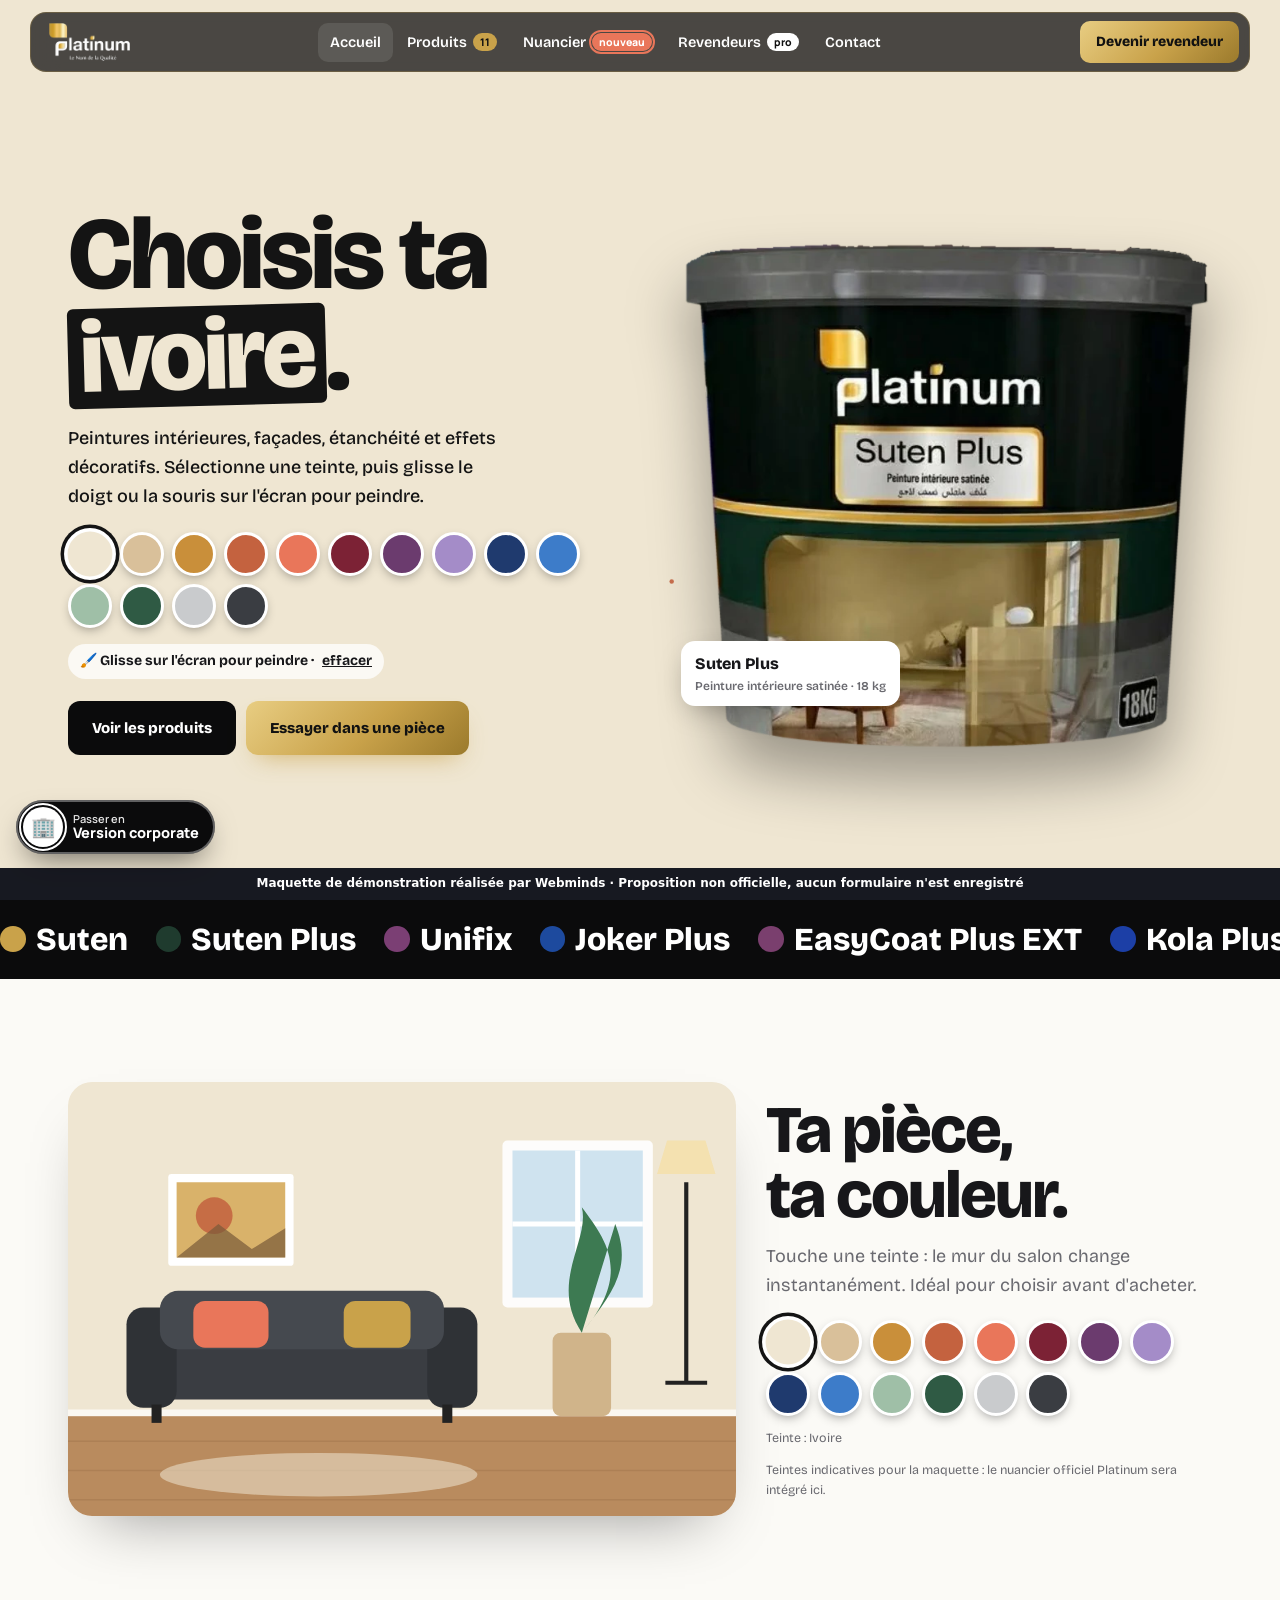
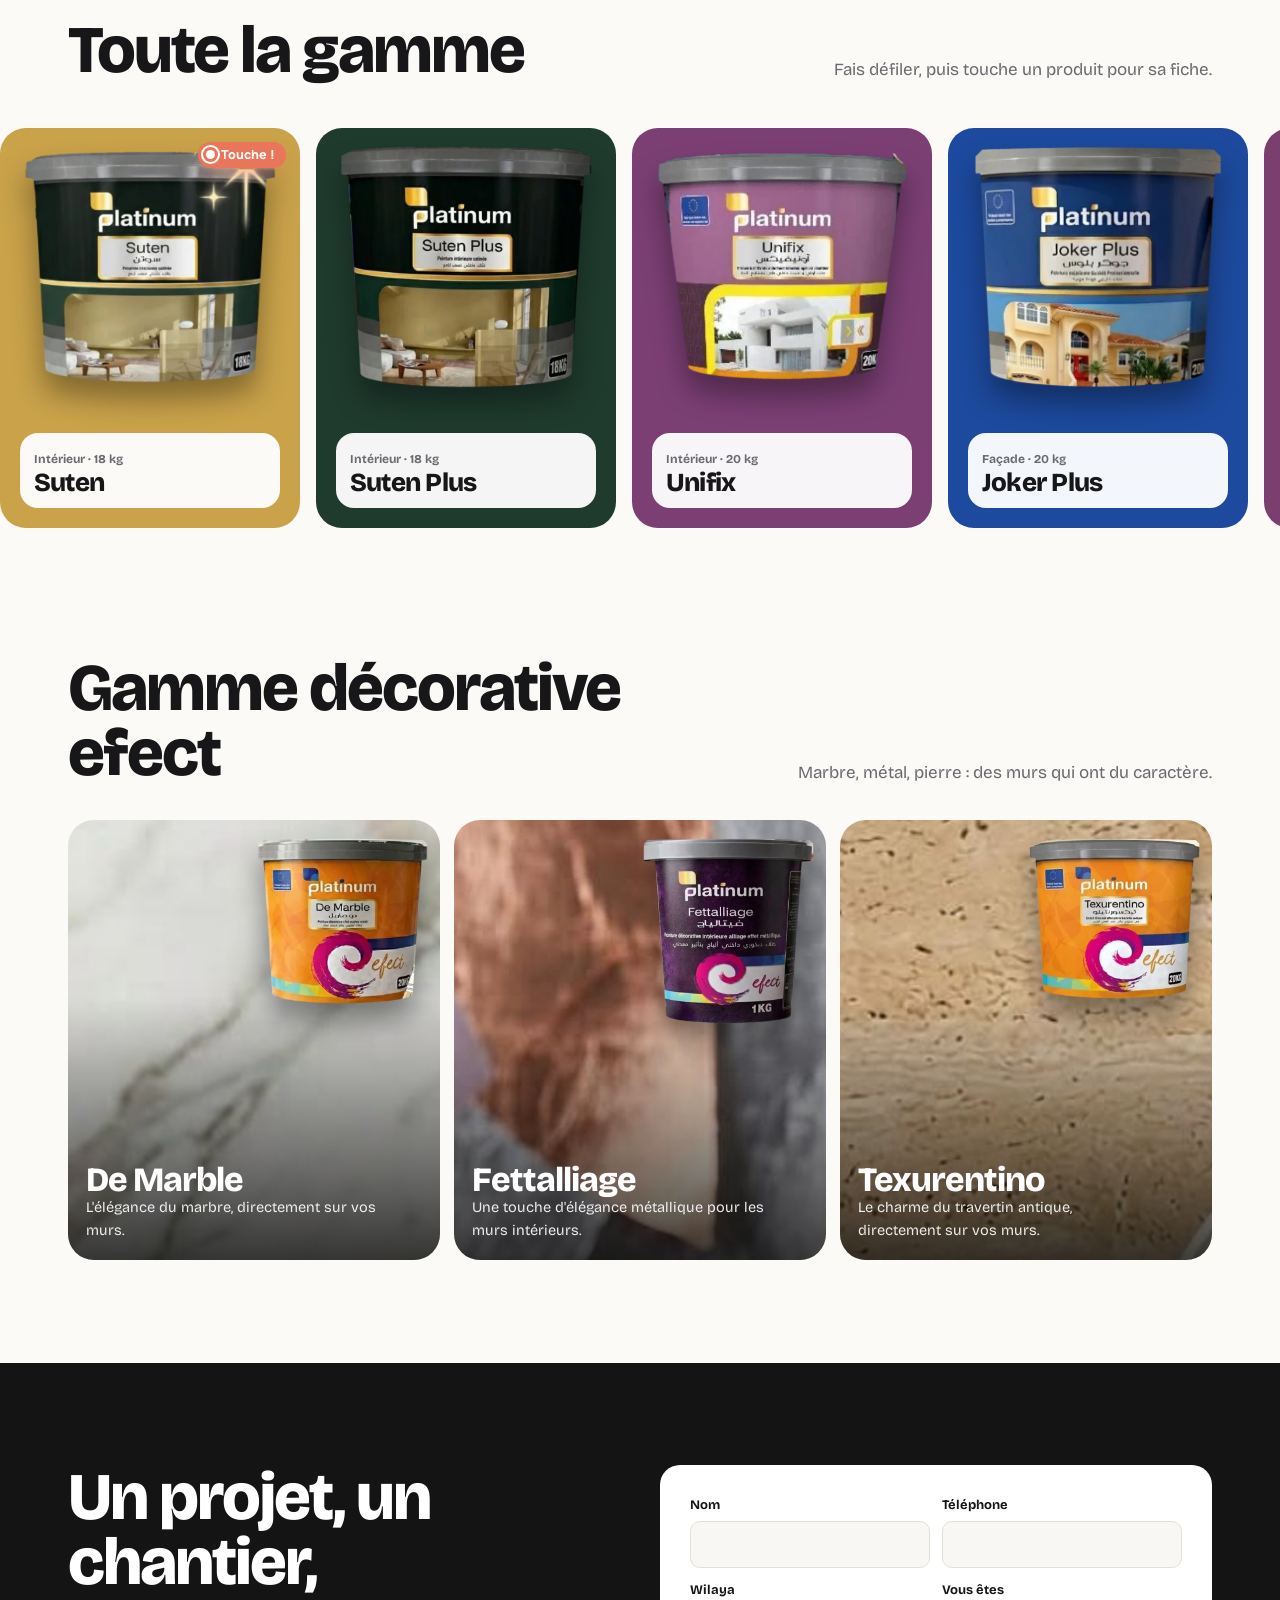
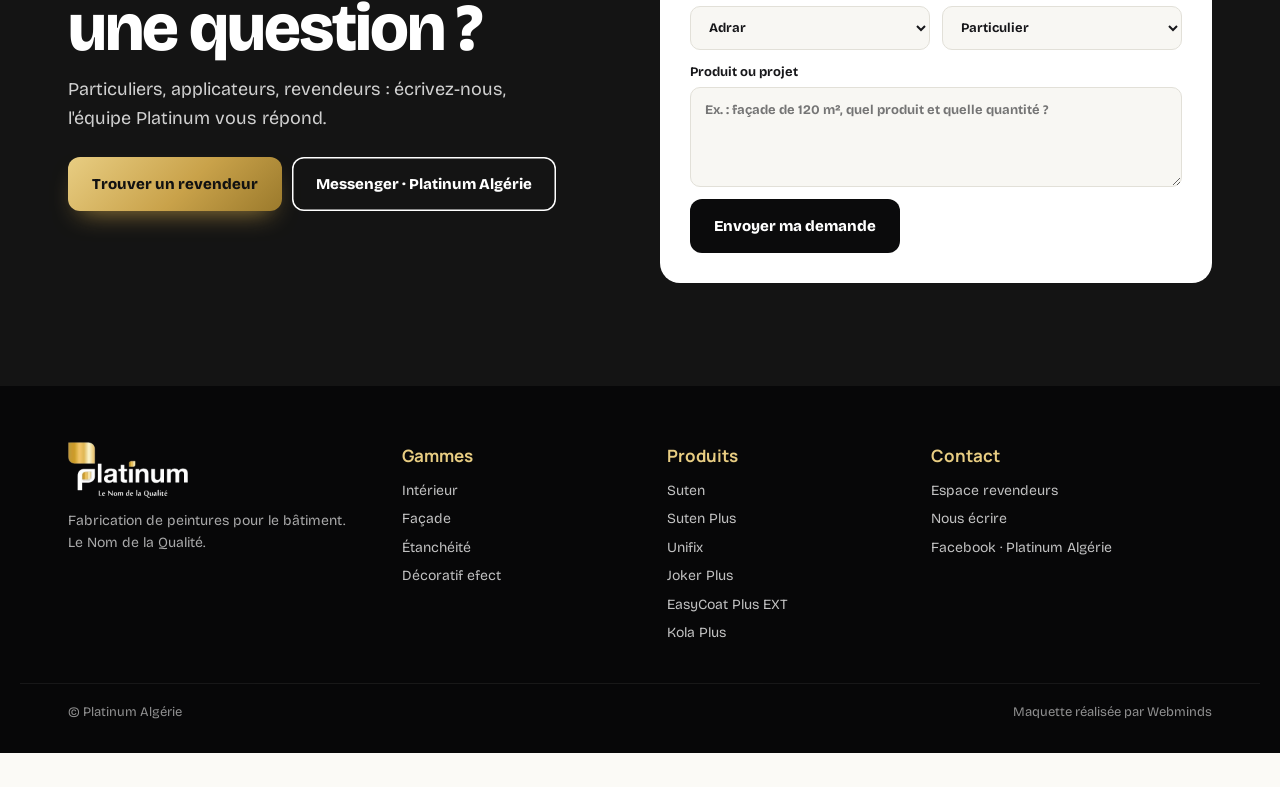
==== moderne.html @ 7c6c20e8 "Platinum : site 2 versions (corporate + moderne), produits, fiches, revendeurs" ====
<!DOCTYPE html><html lang="fr"><head>
<meta charset="utf-8"><meta name="viewport" content="width=device-width, initial-scale=1, viewport-fit=cover"><meta name="robots" content="noindex, nofollow"><meta name="theme-color" content="#0b0b0c">


<link rel="stylesheet" href="style.css"><link rel="icon" href="img/logo.png">
<title>Platinum — Choisissez votre couleur</title>
<meta name="description" content="Platinum Algérie en version moderne : peignez l'écran, visualisez une pièce dans votre couleur et découvrez la gamme.">
</head><body data-v="mod">
<div id="hdr"></div>
<main>
<section class="m-hero" id="mh"><canvas id="cv" aria-label="Zone de peinture interactive"></canvas>
 <div class="wrap in">
  <div>
   <h1>Choisis ta<br><span id="cname">couleur</span>.</h1>
   <p class="lead">Peintures intérieures, façades, étanchéité et effets décoratifs. Sélectionne une teinte, puis glisse le doigt ou la souris sur l'écran pour peindre.</p>
   <div class="pal" id="pal" role="group" aria-label="Choisir une teinte"></div>
   <span class="hint">🖌️ Glisse sur l'écran pour peindre · <a href="#" id="clr" style="text-decoration:underline">effacer</a></span>
   <div style="display:flex;gap:10px;flex-wrap:wrap;margin-top:22px"><a class="btn d" href="#gamme">Voir les produits</a><a class="btn g" href="#nuancier">Essayer dans une pièce</a></div>
  </div>
  <div class="stage"><img src="img/sutenplus.webp" alt="Platinum Suten Plus"><span class="lbl">Suten Plus<small>Peinture intérieure satinée · 18 kg</small></span></div>
 </div>
</section>
<div class="stripe" aria-hidden="true"><div id="str"></div><div id="str2"></div></div>

<section id="nuancier"><div class="wrap room">
 <svg viewBox="0 0 800 520" role="img" aria-label="Salon dont le mur prend la teinte choisie">
  <rect class="wall" id="wall" x="0" y="0" width="800" height="400" fill="#efe6d2"/>
  <rect x="0" y="392" width="800" height="10" fill="#fff" opacity=".7"/>
  <rect x="0" y="400" width="800" height="120" fill="#b98b5e"/><g stroke="#a67a50" stroke-width="2" opacity=".6"><path d="M0 430H800M0 465H800M0 500H800"/></g>
  <rect x="520" y="70" width="180" height="200" rx="6" fill="#fff" opacity=".9"/><rect x="532" y="82" width="156" height="176" fill="#cfe3ef"/><path d="M610 82V258M532 170H688" stroke="#fff" stroke-width="6"/>
  <rect x="120" y="110" width="150" height="110" rx="4" fill="#fff"/><rect x="130" y="120" width="130" height="90" fill="#d9b26a"/><circle cx="175" cy="160" r="22" fill="#c4623f" opacity=".85"/><path d="M130 210l50-40 40 30 40-25v35z" fill="#7a5a3a" opacity=".7"/>
  <rect x="90" y="300" width="380" height="80" rx="18" fill="#3a3d42"/><rect x="70" y="270" width="60" height="120" rx="20" fill="#2f3236"/><rect x="430" y="270" width="60" height="120" rx="20" fill="#2f3236"/><rect x="110" y="250" width="340" height="70" rx="22" fill="#45494f"/><rect x="150" y="262" width="90" height="56" rx="14" fill="#e9765a"/><rect x="330" y="262" width="80" height="56" rx="14" fill="#c9a24a"/>
  <rect x="100" y="386" width="12" height="22" fill="#222"/><rect x="448" y="386" width="12" height="22" fill="#222"/>
  <ellipse cx="300" cy="470" rx="190" ry="26" fill="#efe6d2" opacity=".55"/>
  <rect x="580" y="300" width="70" height="100" rx="10" fill="#d0b48a"/><path d="M615 300c-40-60 10-110 0-150c30 40 60 80 0 150zM615 300c40-50 60-80 40-130" fill="#3d7a52"/>
  <path d="M740 120v240M715 360h50" stroke="#222" stroke-width="5"/><path d="M705 110h70l-12-40h-46z" fill="#f4e1b0"/>
 </svg>
 <div>
  <h2>Ta pièce,<br>ta couleur.</h2>
  <p style="font-size:18px;color:var(--mut);margin:14px 0 20px">Touche une teinte : le mur du salon change instantanément. Idéal pour choisir avant d'acheter.</p>
  <div class="pal" id="pal2"></div>
  <p class="note" id="rn">Teinte : Ivoire</p>
  <p class="note">Teintes indicatives pour la maquette : le nuancier officiel Platinum sera intégré ici.</p>
 </div>
</div></section>

<section id="gamme" style="padding-top:0"><div class="wrap"><div class="shead"><h2>Toute la gamme</h2><p>Fais défiler, puis touche un produit pour sa fiche.</p></div></div>
 <div class="cards" id="cards"></div>
</section>

<section style="padding-top:0"><div class="wrap">
 <div class="shead"><h2>Gamme décorative<br>efect</h2><p>Marbre, métal, pierre : des murs qui ont du caractère.</p></div>
 <div class="efx" id="efx"></div>
</div></section>
<section class="contact" id="contact"><div class="wrap cg">
 <div><h2>Un projet, un chantier,<br>une question ?</h2><p style="opacity:.8;font-size:18px;margin-top:14px;max-width:440px">Particuliers, applicateurs, revendeurs : écrivez-nous, l'équipe Platinum vous répond.</p>
  <div style="display:flex;gap:10px;flex-wrap:wrap;margin-top:24px"><a class="btn g" href="revendeurs.html">Trouver un revendeur</a><a class="btn o" id="fbl" target="_blank" rel="noopener">Messenger · Platinum Algérie</a></div></div>
 <form class="f" id="cform">
  <label>Nom<input required autocomplete="name"></label><label>Téléphone<input type="tel" required autocomplete="tel"></label>
  <label>Wilaya<select id="cw"></select></label><label>Vous êtes<select><option>Particulier</option><option>Peintre / applicateur</option><option>Entreprise du bâtiment</option><option>Revendeur</option></select></label>
  <label class="full">Produit ou projet<textarea placeholder="Ex. : façade de 120 m², quel produit et quelle quantité ?"></textarea></label>
  <button class="btn d" type="submit">Envoyer ma demande</button>
 </form></div></section>
</main>
<div id="ftr"></div>
<script src="data.js"></script><script src="core.js"></script>
<script>
let col=NUANCIER[0];const mh=document.getElementById('mh');
const light=h=>{const n=parseInt(h.slice(1),16);return ((n>>16)*299+((n>>8)&255)*587+(n&255)*114)/1000>150};
const PAINT=NUANCIER.filter((n,i)=>i>1);let paintCol=PAINT[2][1];
const cv=Paint(document.getElementById('cv'),()=>paintCol);
function pick(n,demo){col=n;mh.style.setProperty('--wall',n[1]);mh.style.setProperty('--ink2',light(n[1])?'#141414':'#ffffff');document.getElementById('cname').textContent=n[0].toLowerCase();
 paintCol=NUANCIER[(NUANCIER.indexOf(n)+5)%NUANCIER.length][1];
 document.getElementById('wall').setAttribute('fill',n[1]);document.getElementById('rn').textContent='Teinte : '+n[0];
 document.querySelectorAll('.pal button').forEach(b=>b.classList.toggle('on',b.dataset.c===n[1]));if(demo)cv.demo(paintCol)}
const chips=NUANCIER.map(n=>'<button type="button" class="chip" data-c="'+n[1]+'" style="background:'+n[1]+'" aria-label="'+n[0]+'" title="'+n[0]+'"></button>').join('');
document.getElementById('pal').innerHTML=chips;document.getElementById('pal2').innerHTML=chips;
document.addEventListener('click',e=>{const b=e.target.closest('.chip');if(b)pick(NUANCIER.find(n=>n[1]===b.dataset.c),b.closest('#pal')!==null)});
document.getElementById('clr').onclick=e=>{e.preventDefault();cv.clear()};
pick(NUANCIER[0]);setTimeout(()=>cv.demo('#c4623f'),700);
const s=ORDER.map(k=>'<span><i style="background:'+P[k].c+'"></i>'+P[k].name+'</span>').join('');document.getElementById('str').innerHTML=s;document.getElementById('str2').innerHTML=s;
document.getElementById('cards').innerHTML=ORDER.map((k,i)=>{const p=P[k];return '<a class="mc" href="produit.html?p='+k+'" style="--c:'+p.c+'">'+(i===0?'<span class="tap tr"><i></i>Touche !</span>':'')+'<div class="im">'+pimg(k)+'</div><div class="lb"><small>'+CAT[p.cat][0]+' · '+p.fmt+'</small><h3>'+p.name+'</h3></div></a>'}).join('');
document.getElementById('efx').innerHTML=['demarble','fettalliage','texurentino'].map(k=>{const p=P[k];return '<a class="ef rv" href="produit.html?p='+k+'"><span class="tx" style="background-image:url('+p.tex+')"></span>'+pimg(k)+'<div><h3>'+p.name+'</h3><p>'+p.short+'</p></div></a>'}).join('');
document.getElementById('fbl').href=FB;document.getElementById('cw').innerHTML=WILAYAS.map(w=>'<option>'+w+'</option>').join('');document.getElementById('cform').onsubmit=e=>{e.preventDefault();okForm(e.target,'Demande envoyée !')};
reveal();
</script>
</body></html>
---- style.css ----
@font-face{font-family:'Cormorant Garamond';font-weight:500;font-display:swap;src:url(fonts/cormorant-garamond-latin-500-normal.woff2) format('woff2')}
@font-face{font-family:'Cormorant Garamond';font-weight:600;font-display:swap;src:url(fonts/cormorant-garamond-latin-600-normal.woff2) format('woff2')}
@font-face{font-family:'Cormorant Garamond';font-weight:700;font-display:swap;src:url(fonts/cormorant-garamond-latin-700-normal.woff2) format('woff2')}
@font-face{font-family:'Manrope';font-weight:400;font-display:swap;src:url(fonts/manrope-latin-400-normal.woff2) format('woff2')}
@font-face{font-family:'Manrope';font-weight:600;font-display:swap;src:url(fonts/manrope-latin-600-normal.woff2) format('woff2')}
@font-face{font-family:'Manrope';font-weight:700;font-display:swap;src:url(fonts/manrope-latin-700-normal.woff2) format('woff2')}
@font-face{font-family:'Manrope';font-weight:800;font-display:swap;src:url(fonts/manrope-latin-800-normal.woff2) format('woff2')}
@font-face{font-family:'Bricolage Grotesque';font-weight:200 800;font-display:swap;src:url(fonts/bricolage.woff2) format('woff2')}
:root{--gold:#c9a24a;--gold2:#e8cd82;--gold3:#9b7a2c;--blk:#0b0b0c;--char:#17171a;--paper:#f4f3ef;--ink:#17171a;--mut:#6a6a70;--line:#e2e0d8;--ease:cubic-bezier(.2,.8,.2,1)}
*{box-sizing:border-box;margin:0;padding:0}
:root{box-sizing:border-box;padding-top:env(safe-area-inset-top,0px)}
html{scroll-behavior:smooth;overflow-x:clip;scroll-padding-top:90px}
body{background:var(--paper);color:var(--ink);overflow-x:clip;-webkit-font-smoothing:antialiased;line-height:1.6;font-size:16px;padding-bottom:34px}
img{max-width:100%;display:block}a{color:inherit;text-decoration:none}button,input,select,textarea{font:inherit;color:inherit}
:focus-visible{outline:3px solid var(--gold);outline-offset:3px;border-radius:6px}
.wrap{max-width:1240px;margin:0 auto;padding-inline:clamp(18px,4vw,48px)}
section{padding-block:clamp(64px,8vw,110px);position:relative}
main{overflow-x:clip}
.v-corp{font-family:'Manrope',system-ui,sans-serif}
.v-corp h1,.v-corp h2,.v-corp h3{font-family:'Cormorant Garamond',Georgia,serif;font-weight:600;line-height:1.02;letter-spacing:-.01em}
.v-mod{font-family:'Bricolage Grotesque',system-ui,sans-serif;--paper:#fbfaf6}
.v-mod h1,.v-mod h2,.v-mod h3{font-family:'Bricolage Grotesque',sans-serif;font-weight:800;line-height:.98;letter-spacing:-.03em}
h2{font-size:clamp(36px,5.2vw,68px)}
.gold{background:linear-gradient(100deg,var(--gold3),var(--gold2) 45%,var(--gold) 70%,var(--gold3));-webkit-background-clip:text;background-clip:text;color:transparent}

/* header */
header.top{position:fixed;z-index:60;top:calc(12px + env(safe-area-inset-top,0px));left:50%;transform:translateX(-50%);width:min(1220px,calc(100% - 24px));display:flex;align-items:center;justify-content:space-between;gap:14px;padding:8px 10px 8px 18px;border-radius:16px;background:rgba(11,11,12,.72);backdrop-filter:blur(14px);-webkit-backdrop-filter:blur(14px);color:#fff;border:1px solid rgba(201,162,74,.25);transition:.3s}
header.top.solid{background:rgba(11,11,12,.94)}
header.top .logo img{height:38px;width:auto}
header.top nav{display:flex;gap:2px;font-size:14.5px;font-weight:600}
header.top nav a{display:inline-flex;align-items:center;gap:6px;padding:8px 12px;border-radius:10px;transition:.2s}
header.top nav a:hover,header.top nav a.act{background:rgba(255,255,255,.1)}
.hr{display:flex;align-items:center;gap:8px}
.cta{background:linear-gradient(135deg,var(--gold2),var(--gold) 55%,var(--gold3));color:#111;padding:10px 16px;border-radius:10px;font-weight:800;font-size:14px;white-space:nowrap}
.burger{display:none;width:44px;height:44px;border-radius:10px;border:0;background:var(--gold);color:#111;font-size:20px;cursor:pointer}
.menu{position:fixed;inset:0;z-index:80;background:var(--blk);color:#fff;display:none;flex-direction:column;justify-content:center;gap:6px;padding:0 28px}
.menu.open{display:flex}.menu a{font-size:clamp(30px,8vw,44px);font-weight:700;display:flex;align-items:center;gap:12px}
.menu .mx{position:absolute;top:20px;right:20px;width:48px;height:48px;border-radius:12px;border:0;background:#fff;color:#111;font-size:20px}
.pst{display:inline-flex;align-items:center;font:800 10.5px/1 'Manrope',sans-serif;padding:4px 7px;border-radius:999px;position:relative}
.pst.n{background:var(--gold);color:#111}.pst.g{background:#e9765a;color:#fff}.pst.b{background:#fff;color:#111}
.pst.g::after{content:"";position:absolute;inset:-3px;border-radius:999px;border:2px solid #e9765a;animation:ping 1.6s ease-out infinite}
@keyframes ping{0%{transform:scale(.9);opacity:.9}100%{transform:scale(1.35);opacity:0}}
.tap{position:absolute;z-index:5;display:inline-flex;align-items:center;gap:6px;background:#e9765a;color:#fff;font:800 12.5px/1 'Manrope',sans-serif;padding:7px 11px 7px 8px;border-radius:999px;pointer-events:none;white-space:nowrap;box-shadow:0 8px 18px -8px rgba(233,118,90,.9)}
.tap i{width:9px;height:9px;border-radius:50%;background:#fff;position:relative}.tap i::after{content:"";position:absolute;inset:-5px;border-radius:50%;border:2px solid #fff;animation:ping 1.4s ease-out infinite}
.tap.tr{top:14px;right:14px}.tap.tl{top:14px;left:14px}
.vswitch{position:fixed;z-index:90;bottom:calc(46px + env(safe-area-inset-bottom,0px));left:16px;display:flex;align-items:center;gap:10px;padding:7px 16px 7px 7px;border-radius:999px;color:#fff;font:800 14.5px/1.1 'Manrope',sans-serif;background:linear-gradient(90deg,#e9765a,#c98f3a,#3d7cc9,#6b3b6e,#2f5a44,#e9765a);background-size:300% 100%;animation:vsg 6s linear infinite,vsw 5s ease-in-out infinite;box-shadow:0 14px 30px -10px rgba(0,0,0,.55),inset 0 0 0 2px rgba(255,255,255,.35)}
.vswitch small{display:block;font-size:11px;font-weight:600;opacity:.9}
.vswitch .vs-i{width:40px;height:40px;border-radius:50%;background:#fff;display:grid;place-items:center;font-size:20px;position:relative}
.vswitch .vs-i::after{content:"";position:absolute;inset:-4px;border-radius:50%;border:2px solid #fff;animation:ping 1.6s ease-out infinite}
.v-mod .vswitch{background:var(--blk);animation:vsw 5s ease-in-out infinite}
@keyframes vsg{to{background-position:300% 0}}@keyframes vsw{0%,82%,100%{rotate:0deg}86%{rotate:-6deg}90%{rotate:5deg}94%{rotate:-3deg}}
#wm-demo{position:fixed;left:0;right:0;bottom:0;z-index:2147483000;background:rgba(10,12,22,.94);color:#fff;font:600 12px/1.3 system-ui,sans-serif;text-align:center;padding:8px 12px calc(8px + env(safe-area-inset-bottom,0px))}
.btn{display:inline-flex;align-items:center;justify-content:center;gap:10px;padding:15px 24px;border-radius:12px;font-weight:800;font-size:15px;border:0;cursor:pointer;transition:transform .3s var(--ease),box-shadow .3s;white-space:nowrap}
.btn.g{background:linear-gradient(135deg,var(--gold2),var(--gold) 55%,var(--gold3));color:#111;box-shadow:0 12px 26px -12px rgba(201,162,74,.8)}
.btn.g:hover{transform:translateY(-2px)}
.btn.o{box-shadow:inset 0 0 0 1.5px currentColor;background:transparent}.btn.o:hover{background:rgba(255,255,255,.08)}
.btn.d{background:var(--blk);color:#fff}
.btn.done{background:#1f9d55!important;color:#fff!important}
.rv{opacity:0;transform:translateY(24px);transition:opacity .7s,transform .8s var(--ease)}.rv.in{opacity:1;transform:none}
.shead{display:flex;justify-content:space-between;align-items:flex-end;gap:24px;flex-wrap:wrap;margin-bottom:34px}
.shead p{max-width:420px;color:var(--mut);font-size:17px}

/* CORPORATE */
.c-hero{background:radial-gradient(120% 90% at 75% 20%,#26231c 0%,#121213 45%,#070708 100%);color:#fff;padding:0;overflow:hidden}
.c-hero::before{content:"";position:absolute;inset:0;background:radial-gradient(1.6px 1.6px at 20% 30%,rgba(232,205,130,.8),transparent),radial-gradient(1.2px 1.2px at 70% 15%,rgba(232,205,130,.6),transparent),radial-gradient(1.4px 1.4px at 85% 60%,rgba(232,205,130,.6),transparent),radial-gradient(1px 1px at 40% 80%,rgba(232,205,130,.5),transparent),radial-gradient(1.6px 1.6px at 60% 45%,rgba(232,205,130,.5),transparent);background-size:340px 340px;opacity:.7}
.c-hero .in{position:relative;display:grid;grid-template-columns:1fr 1.05fr;gap:30px;align-items:center;min-height:min(100svh,900px);padding-block:120px 70px}
.c-hero .tag{font:600 14px 'Manrope';letter-spacing:.02em;color:var(--gold2);display:flex;align-items:center;gap:10px}
.c-hero .tag::before{content:"";width:28px;height:1px;background:var(--gold)}
.c-hero h1{font-size:clamp(46px,6.6vw,96px);margin:18px 0}
.c-hero p.lead{font-size:clamp(16px,1.4vw,19px);opacity:.8;max-width:470px;margin-bottom:28px}
.c-hero .acts{display:flex;gap:12px;flex-wrap:wrap}
.trio{position:relative;height:clamp(360px,44vw,600px)}
.trio a{position:absolute;bottom:6%;transition:transform .6s var(--ease)}
.trio img{filter:drop-shadow(0 30px 30px rgba(0,0,0,.6))}
.trio a:nth-of-type(1){left:0;width:46%;z-index:1;transform:rotate(-6deg) translateY(4%)}
.trio a:nth-of-type(2){left:27%;width:52%;z-index:3}
.trio a:nth-of-type(3){right:0;width:46%;z-index:2;transform:rotate(6deg) translateY(4%)}
.trio:hover a:nth-of-type(1){transform:rotate(-9deg) translate(-10px,4%)}.trio:hover a:nth-of-type(3){transform:rotate(9deg) translate(10px,4%)}
.trio .glow{position:absolute;left:10%;right:10%;bottom:0;height:30%;background:radial-gradient(closest-side,rgba(201,162,74,.45),transparent);filter:blur(10px)}
.unis{display:grid;grid-template-columns:repeat(4,1fr);gap:14px}
.uni{position:relative;border-radius:20px;overflow:hidden;min-height:330px;padding:22px;display:flex;flex-direction:column;justify-content:flex-end;color:#fff;background:#111;transition:transform .45s var(--ease)}
.uni:hover{transform:translateY(-6px)}
.uni .bgi{position:absolute;inset:0;background-size:cover;background-position:center;opacity:.55;transition:opacity .4s,transform .8s var(--ease)}
.uni:hover .bgi{opacity:.75;transform:scale(1.05)}
.uni::after{content:"";position:absolute;inset:0;background:linear-gradient(180deg,transparent 30%,rgba(0,0,0,.85))}
.uni>*:not(.bgi){position:relative;z-index:2}
.uni b{font:800 13px 'Manrope';color:var(--gold2)}.uni h3{font-size:34px;margin:4px 0}.uni p{font-size:14px;opacity:.85}
.filters{display:flex;gap:6px;flex-wrap:wrap;margin-bottom:24px}
.filters button{border:1.5px solid var(--line);background:#fff;border-radius:999px;padding:10px 16px;font-weight:700;cursor:pointer;font-size:14px}
.filters button.on{background:var(--blk);border-color:var(--blk);color:#fff}
.grid{display:grid;grid-template-columns:repeat(4,1fr);gap:14px}
.pc{position:relative;background:#fff;border:1px solid var(--line);border-radius:18px;overflow:hidden;display:flex;flex-direction:column;transition:transform .4s var(--ease),box-shadow .4s}
.pc:hover{transform:translateY(-5px);box-shadow:0 30px 50px -30px rgba(0,0,0,.45)}
.pc .vis{height:250px;display:flex;align-items:center;justify-content:center;padding:22px;background:radial-gradient(80% 70% at 50% 60%,color-mix(in srgb,var(--c) 22%,#fff),#f7f6f2)}
.pc .vis img{max-height:100%;max-width:88%;width:auto;filter:drop-shadow(0 16px 14px rgba(0,0,0,.25));transition:transform .5s var(--ease)}
.pc:hover .vis img{transform:scale(1.05)}
.pc .tx{padding:16px 18px 18px;display:flex;flex-direction:column;gap:4px;flex:1}
.pc small{font-weight:700;color:var(--gold3);font-size:12.5px}.pc h3{font-size:26px}.pc p{font-size:14px;color:var(--mut)}
.pc .go{margin-top:auto;padding-top:10px;font-weight:800;font-size:14px}
.pc.hide{display:none}
.fx{background:var(--blk);color:#fff}
.fxg{display:grid;grid-template-columns:.9fr 1.1fr;gap:40px;align-items:center}
.fx .vis{position:relative;display:flex;justify-content:center}
.fx .vis img{max-height:520px;width:auto;filter:drop-shadow(0 30px 30px rgba(0,0,0,.6))}
.techt{width:100%;border-collapse:collapse;margin:22px 0}
.techt td{padding:14px 0;border-bottom:1px solid rgba(255,255,255,.14);vertical-align:top}
.techt td:first-child{color:var(--gold2);font-weight:700;width:36%}
.chips{display:flex;flex-wrap:wrap;gap:8px}
.chips span{border:1px solid rgba(201,162,74,.5);border-radius:999px;padding:6px 12px;font-size:13.5px;font-weight:600}
.nuan{display:grid;grid-template-columns:repeat(7,1fr);gap:10px}
.sw{border-radius:14px;overflow:hidden;background:#fff;border:1px solid var(--line);cursor:pointer;text-align:left;padding:0;transition:transform .3s var(--ease)}
.sw:hover{transform:translateY(-4px)}.sw i{display:block;height:90px}.sw span{display:block;padding:8px 10px;font-size:13px;font-weight:700}
.note{font-size:12.5px;color:var(--mut);margin-top:12px}
.gal{display:grid;grid-template-columns:repeat(6,1fr);gap:10px}
.gal a{border-radius:14px;overflow:hidden;aspect-ratio:4/5}.gal img{width:100%;height:100%;object-fit:cover;transition:transform .6s var(--ease)}.gal a:hover img{transform:scale(1.05)}
.duo{display:grid;grid-template-columns:1fr 1fr;gap:14px}
.blk{position:relative;border-radius:22px;padding:clamp(26px,4vw,44px);min-height:300px;overflow:hidden;color:#fff;background:var(--char);display:flex;flex-direction:column;justify-content:flex-end}
.blk h3{font-size:clamp(30px,3.4vw,44px)}.blk p{opacity:.85;max-width:420px;margin-top:8px}.blk .go{margin-top:18px;font-weight:800;border-bottom:2px solid var(--gold);align-self:flex-start}
.blk img.pk{position:absolute;right:20px;top:20px;height:62%;width:auto;filter:drop-shadow(0 20px 20px rgba(0,0,0,.5))}
.contact{background:var(--blk);color:#fff}
.cg{display:grid;grid-template-columns:1fr 1fr;gap:40px}
.f{display:grid;grid-template-columns:1fr 1fr;gap:12px;background:#fff;color:var(--ink);border-radius:20px;padding:clamp(18px,3vw,30px)}
.f .full{grid-column:1/-1}.f label{display:grid;gap:5px;font-size:13px;font-weight:700}
.f input,.f select,.f textarea{border:1.5px solid var(--line);background:#f8f7f3;border-radius:10px;padding:12px 14px;width:100%}
.f textarea{min-height:100px}.f .btn{grid-column:1/-1;justify-self:start}
.ft{background:#070708;color:#fff;padding:56px 0 30px}
.fg{display:grid;grid-template-columns:1.3fr 1fr 1fr 1.2fr;gap:30px}
.flogo{height:56px;width:auto;margin-bottom:12px}.ft p{opacity:.65;font-size:14px;max-width:280px}
.ft h4{color:var(--gold2);font-size:17px;margin-bottom:8px;font-family:'Manrope'}.ft a{display:block;opacity:.75;font-size:14px;padding:3px 0}.ft a:hover{opacity:1;color:var(--gold2)}
.fb{display:flex;justify-content:space-between;gap:10px;flex-wrap:wrap;border-top:1px solid rgba(255,255,255,.12);margin-top:36px;padding-top:18px;font-size:13px;opacity:.55}

/* MODERNE */
.m-hero{--wall:#efe6d2;padding:0;min-height:100svh;background:var(--wall);transition:background-color .6s;overflow:hidden;display:flex;align-items:center}
.m-hero canvas{position:absolute;inset:0;width:100%;height:100%;z-index:1;touch-action:none;cursor:crosshair}
.m-hero .in{position:relative;z-index:2;display:grid;grid-template-columns:1fr .9fr;gap:24px;align-items:center;width:100%;padding-block:120px 60px;pointer-events:none}
.m-hero .in a,.m-hero .in button{pointer-events:auto}
.m-hero h1{font-size:clamp(52px,8vw,124px);color:var(--ink2,#141414);mix-blend-mode:normal}
.m-hero h1 span{display:inline-block;background:var(--ink2,#141414);color:var(--wall);padding:0 .12em;transform:rotate(-1.5deg);border-radius:6px}
.m-hero p.lead{font-size:18px;max-width:440px;margin:18px 0 22px;font-weight:500;color:var(--ink2,#141414)}
.pal{display:flex;flex-wrap:wrap;gap:8px;max-width:520px}
.pal button{width:44px;height:44px;border-radius:50%;border:3px solid #fff;box-shadow:0 4px 12px -4px rgba(0,0,0,.45);cursor:pointer;transition:transform .25s var(--ease)}
.pal button:hover{transform:scale(1.12)}.pal button.on{transform:scale(1.18);box-shadow:0 0 0 3px var(--ink2,#141414)}
.m-hero .hint{display:inline-flex;gap:8px;align-items:center;margin-top:16px;font-weight:700;font-size:14px;background:rgba(255,255,255,.75);padding:6px 12px;border-radius:999px}
.m-hero .stage{position:relative;height:clamp(340px,42vw,560px);display:flex;align-items:flex-end;justify-content:center}
.m-hero .stage img{max-height:94%;width:auto;filter:drop-shadow(0 34px 30px rgba(0,0,0,.35));animation:flo 6s ease-in-out infinite}
@keyframes flo{50%{translate:0 -14px}}
.m-hero .stage .lbl{position:absolute;left:0;bottom:8%;background:#fff;border-radius:14px;padding:10px 14px;font-weight:800;box-shadow:0 10px 30px -10px rgba(0,0,0,.4)}
.m-hero .stage .lbl small{display:block;font-weight:600;color:var(--mut);font-size:12px}
.stripe{display:flex;overflow:hidden;white-space:nowrap;background:var(--blk);color:#fff;padding:14px 0;font-weight:800;font-size:clamp(20px,2.6vw,32px)}
.stripe div{display:flex;gap:28px;animation:mq 34s linear infinite;padding-right:28px}
.stripe span i{display:inline-block;width:.8em;height:.8em;border-radius:50%;margin-right:10px;vertical-align:-.05em}
@keyframes mq{to{transform:translateX(-100%)}}
.room{display:grid;grid-template-columns:1.2fr .8fr;gap:30px;align-items:center}
.room svg{width:100%;height:auto;border-radius:24px;box-shadow:0 30px 60px -30px rgba(0,0,0,.4)}
.room .wall{transition:fill .6s}
.cards{display:flex;gap:16px;overflow-x:auto;scroll-snap-type:x mandatory;padding:10px clamp(18px,4vw,48px) 26px;scrollbar-width:thin}
.mc{flex:0 0 clamp(250px,24vw,300px);scroll-snap-align:start;border-radius:26px;background:var(--c);color:#fff;padding:20px;min-height:400px;display:flex;flex-direction:column;justify-content:flex-end;position:relative;overflow:hidden;transition:transform .4s var(--ease)}
.mc:hover{transform:translateY(-6px) rotate(-1deg)}
.mc .im{position:absolute;inset:18px 10px 140px;display:flex;align-items:center;justify-content:center}
.mc .im img{max-height:100%;max-width:90%;width:auto;filter:drop-shadow(0 18px 14px rgba(0,0,0,.35));transition:transform .5s var(--ease)}
.mc:hover .im img{transform:scale(1.06) rotate(-3deg)}
.mc .lb{position:relative;background:rgba(255,255,255,.95);color:var(--ink);border-radius:18px;padding:12px 14px}
.mc .lb small{font-weight:700;color:var(--mut);font-size:12px}.mc .lb h3{font-size:26px}
.efx{display:grid;grid-template-columns:repeat(3,1fr);gap:14px}
.ef{position:relative;border-radius:26px;overflow:hidden;min-height:440px;display:flex;align-items:flex-end;padding:18px;color:#fff}
.ef .tx{position:absolute;inset:0;background-size:cover;background-position:center;transition:transform 1s var(--ease)}
.ef:hover .tx{transform:scale(1.08)}
.ef::after{content:"";position:absolute;inset:0;background:linear-gradient(180deg,transparent 40%,rgba(0,0,0,.75))}
.ef img{position:absolute;right:12px;top:18px;width:46%;z-index:2;filter:drop-shadow(0 18px 14px rgba(0,0,0,.4));transition:transform .6s var(--ease)}
.ef:hover img{transform:translateY(-8px) rotate(4deg)}
.ef div{position:relative;z-index:3}.ef h3{font-size:34px}.ef p{font-size:14.5px;opacity:.9;max-width:300px}
.v-mod .contact{background:#141414}

/* produit */
.p-hero{background:radial-gradient(90% 90% at 70% 40%,color-mix(in srgb,var(--c) 45%,#000) 0%,#0b0b0c 70%);color:#fff;padding:0;overflow:hidden}
.v-mod .p-hero{background:var(--c);color:#fff}
.p-hero .in{display:grid;grid-template-columns:1fr 1fr;gap:30px;align-items:center;padding-block:130px 70px}
.crumb{font-size:14px;opacity:.8;display:flex;gap:8px;flex-wrap:wrap}.crumb a{text-decoration:underline}
.p-hero h1{font-size:clamp(48px,6.5vw,92px);margin:12px 0 4px}
.p-hero .ar{font-size:26px;color:var(--gold2);direction:rtl;text-align:left}
.v-mod .p-hero .ar{color:#fff;opacity:.8}
.p-hero .lead{font-size:18px;opacity:.88;max-width:500px;margin:14px 0 20px}
.p-hero .stage{display:flex;justify-content:center;align-items:flex-end;height:clamp(340px,40vw,540px)}
.p-hero .stage img{max-height:96%;width:auto;filter:drop-shadow(0 34px 30px rgba(0,0,0,.55))}
.pgrid{display:grid;grid-template-columns:1.1fr .9fr;gap:18px;align-items:start}
.panel{background:#fff;border:1px solid var(--line);border-radius:20px;padding:clamp(22px,3vw,32px)}
.panel+.panel{margin-top:16px}.panel h2{font-size:clamp(28px,3vw,38px);margin-bottom:12px}
.panel ul{list-style:none;display:grid;gap:10px}
.panel li{display:flex;gap:10px;align-items:flex-start}.panel li::before{content:"";flex:none;width:10px;height:10px;border-radius:50%;background:var(--gold);margin-top:8px}
.panel .techt td{border-color:var(--line)}.panel .techt td:first-child{color:var(--gold3)}
.rel{display:grid;grid-template-columns:repeat(4,1fr);gap:14px}
.perks{display:grid;grid-template-columns:repeat(4,1fr);gap:14px}
.perk{background:#fff;border:1px solid var(--line);border-radius:18px;padding:22px}.perk .e{font-size:30px}.perk h3{font-size:24px;margin:8px 0 4px}.perk p{font-size:14.5px;color:var(--mut)}
.wil{display:flex;gap:10px;flex-wrap:wrap;align-items:center}.wil select{border:1.5px solid var(--line);border-radius:10px;padding:12px 14px;min-width:240px;background:#fff;font-weight:600}

@media (max-width:1050px){
 header.top nav,.hr .cta{display:none}.burger{display:grid;place-items:center}
 .c-hero .in,.m-hero .in,.p-hero .in,.fxg,.room,.cg,.pgrid{grid-template-columns:1fr}
 .trio,.m-hero .stage,.p-hero .stage{order:-1}
 .unis,.grid,.rel,.perks{grid-template-columns:1fr 1fr}.efx{grid-template-columns:1fr}
 .nuan{grid-template-columns:repeat(4,1fr)}.gal{grid-template-columns:repeat(3,1fr)}.fg{grid-template-columns:1fr 1fr}
}
@media (max-width:620px){.grid,.rel{grid-template-columns:1fr 1fr}.pc .vis{height:180px}.pc h3{font-size:21px}.unis,.duo,.perks{grid-template-columns:1fr}.f{grid-template-columns:1fr}.fg{grid-template-columns:1fr}.vswitch{font-size:13px}.vswitch .vs-i{width:34px;height:34px;font-size:17px}}
@media (prefers-reduced-motion:reduce){*,*::before,*::after{animation:none!important;transition:none!important}.rv{opacity:1;transform:none}}
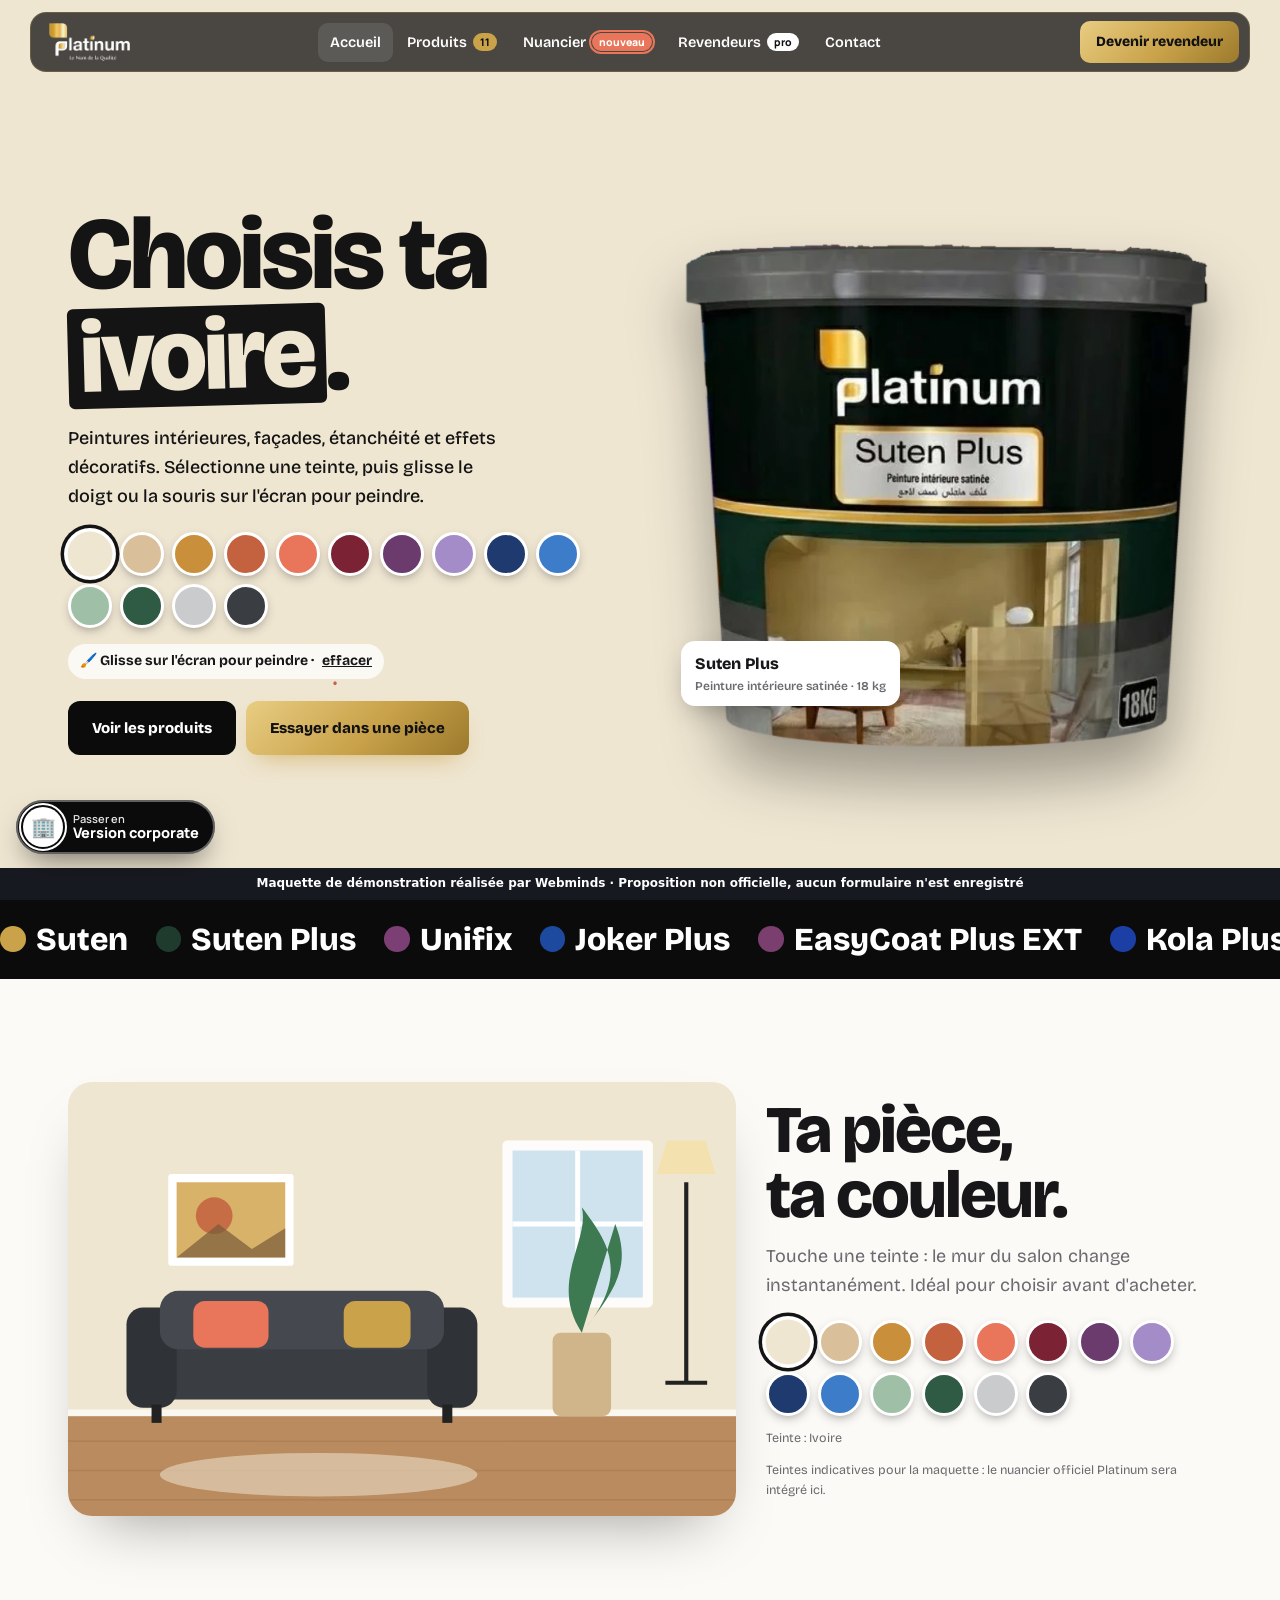
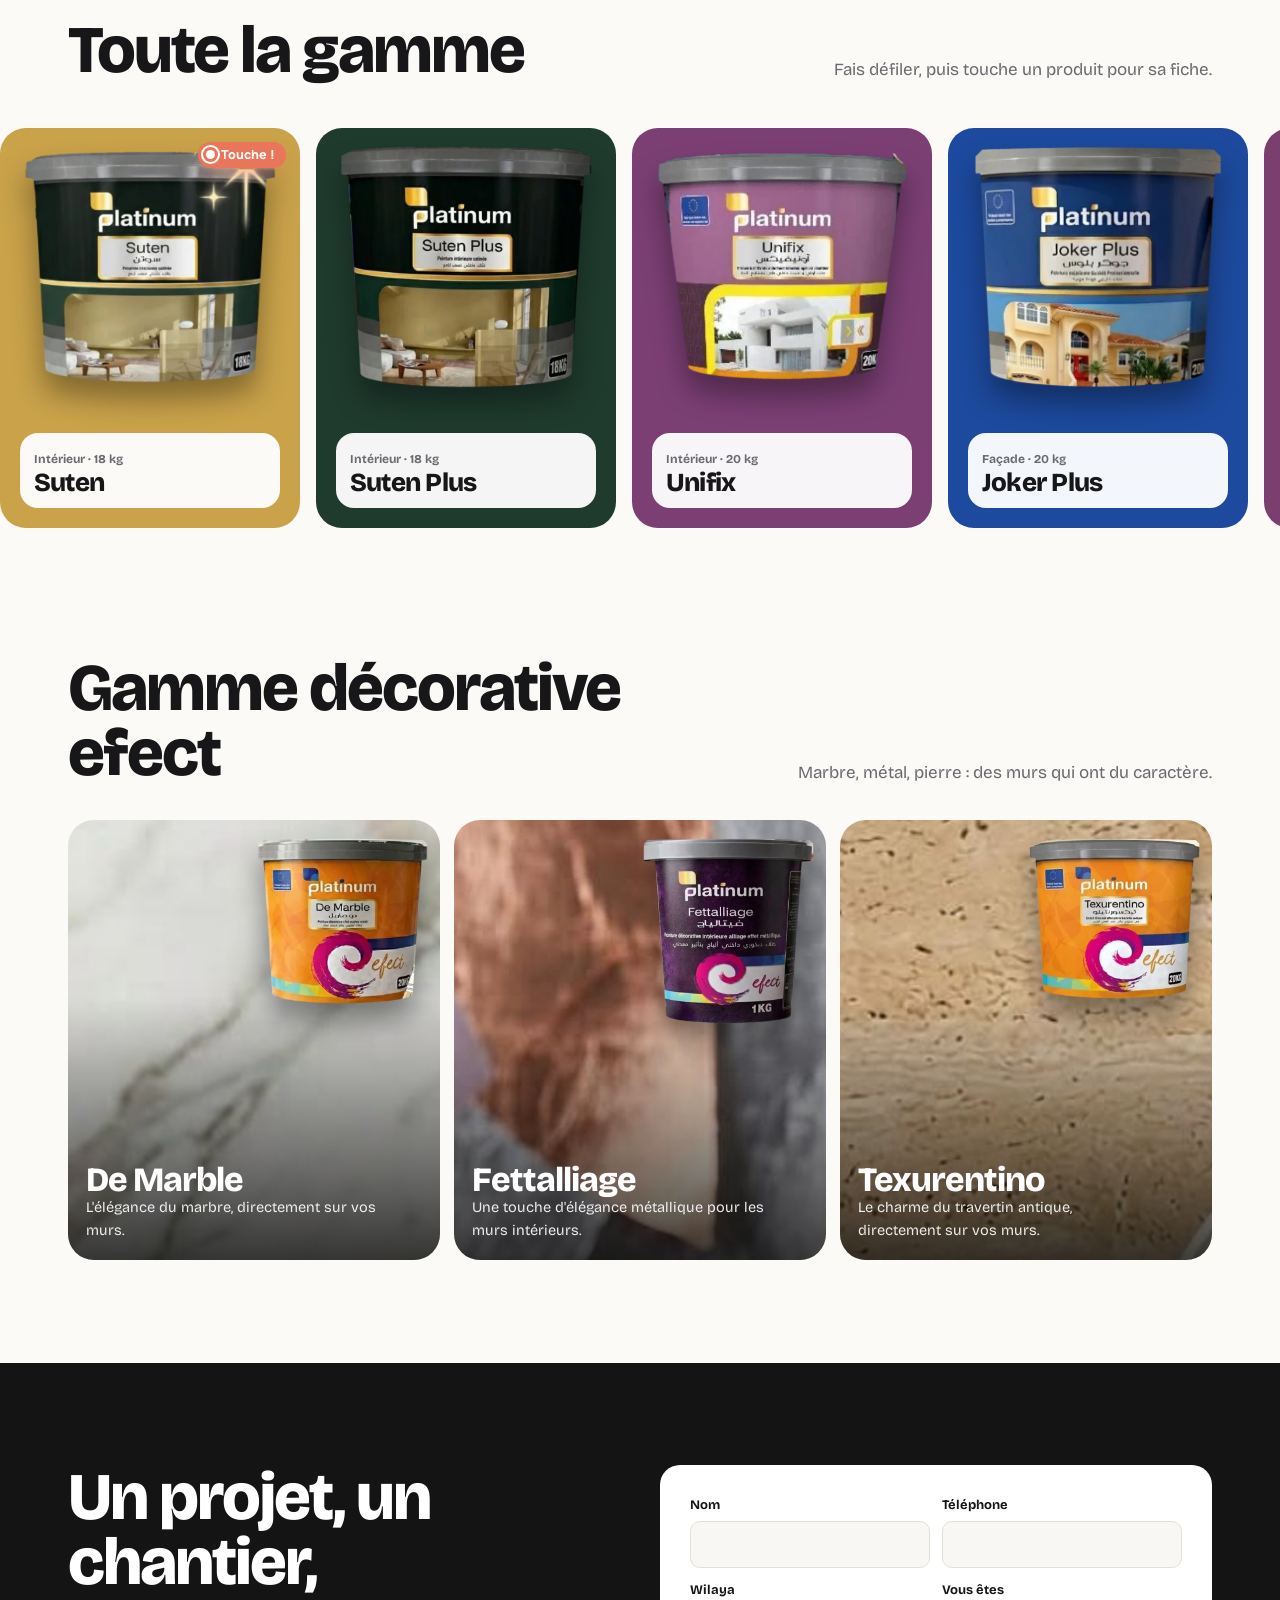
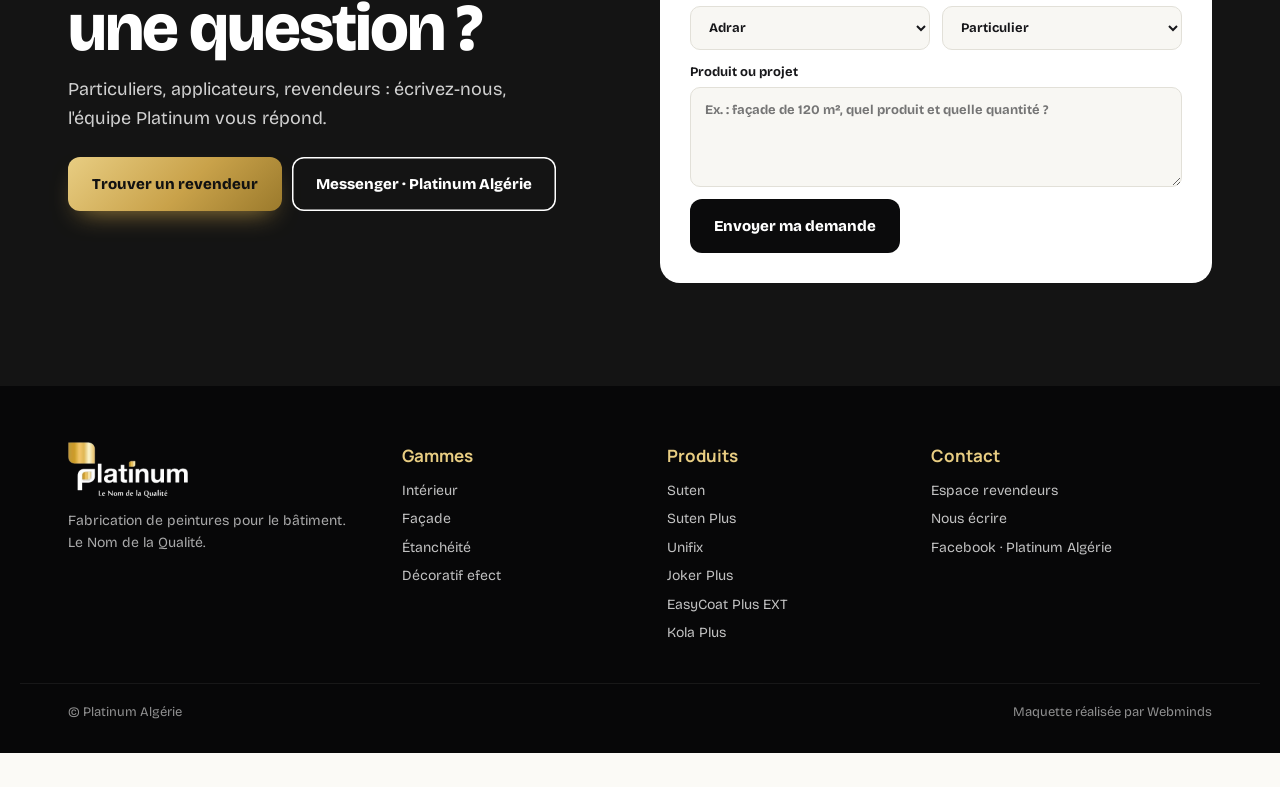
==== commit fd36b993: "Univers plus lumineux, 1 produit par ligne sur mobile, pinceau activable sur mobile (scroll OK)" ====
--- a/moderne.html
+++ b/moderne.html
@@ -14,7 +14,7 @@
    <h1>Choisis ta<br><span id="cname">couleur</span>.</h1>
    <p class="lead">Peintures intérieures, façades, étanchéité et effets décoratifs. Sélectionne une teinte, puis glisse le doigt ou la souris sur l'écran pour peindre.</p>
    <div class="pal" id="pal" role="group" aria-label="Choisir une teinte"></div>
-   <span class="hint">🖌️ Glisse sur l'écran pour peindre · <a href="#" id="clr" style="text-decoration:underline">effacer</a></span>
+   <span class="hint">🖌️ Glisse sur l'écran pour peindre · <a href="#" id="clr" style="text-decoration:underline">effacer</a></span><br><button type="button" class="pmode" id="pmode" aria-pressed="false">🖌️ Activer le pinceau</button>
    <div style="display:flex;gap:10px;flex-wrap:wrap;margin-top:22px"><a class="btn d" href="#gamme">Voir les produits</a><a class="btn g" href="#nuancier">Essayer dans une pièce</a></div>
   </div>
   <div class="stage"><img src="img/sutenplus.webp" alt="Platinum Suten Plus"><span class="lbl">Suten Plus<small>Peinture intérieure satinée · 18 kg</small></span></div>
@@ -76,6 +76,7 @@
 const chips=NUANCIER.map(n=>'<button type="button" class="chip" data-c="'+n[1]+'" style="background:'+n[1]+'" aria-label="'+n[0]+'" title="'+n[0]+'"></button>').join('');
 document.getElementById('pal').innerHTML=chips;document.getElementById('pal2').innerHTML=chips;
 document.addEventListener('click',e=>{const b=e.target.closest('.chip');if(b)pick(NUANCIER.find(n=>n[1]===b.dataset.c),b.closest('#pal')!==null)});
+const pm=document.getElementById('pmode');pm.onclick=()=>{const on=mh.classList.toggle('painting');pm.setAttribute('aria-pressed',on);pm.textContent=on?'✋ Terminer et faire défiler':'🖌️ Activer le pinceau'};
 document.getElementById('clr').onclick=e=>{e.preventDefault();cv.clear()};
 pick(NUANCIER[0]);setTimeout(()=>cv.demo('#c4623f'),700);
 const s=ORDER.map(k=>'<span><i style="background:'+P[k].c+'"></i>'+P[k].name+'</span>').join('');document.getElementById('str').innerHTML=s;document.getElementById('str2').innerHTML=s;
--- a/style.css
+++ b/style.css
@@ -78,11 +78,11 @@
 .trio:hover a:nth-of-type(1){transform:rotate(-9deg) translate(-10px,4%)}.trio:hover a:nth-of-type(3){transform:rotate(9deg) translate(10px,4%)}
 .trio .glow{position:absolute;left:10%;right:10%;bottom:0;height:30%;background:radial-gradient(closest-side,rgba(201,162,74,.45),transparent);filter:blur(10px)}
 .unis{display:grid;grid-template-columns:repeat(4,1fr);gap:14px}
-.uni{position:relative;border-radius:20px;overflow:hidden;min-height:330px;padding:22px;display:flex;flex-direction:column;justify-content:flex-end;color:#fff;background:#111;transition:transform .45s var(--ease)}
+.uni{position:relative;border-radius:20px;overflow:hidden;min-height:380px;padding:22px;display:flex;flex-direction:column;justify-content:flex-end;color:#fff;background:#111;transition:transform .45s var(--ease)}
 .uni:hover{transform:translateY(-6px)}
-.uni .bgi{position:absolute;inset:0;background-size:cover;background-position:center;opacity:.55;transition:opacity .4s,transform .8s var(--ease)}
-.uni:hover .bgi{opacity:.75;transform:scale(1.05)}
-.uni::after{content:"";position:absolute;inset:0;background:linear-gradient(180deg,transparent 30%,rgba(0,0,0,.85))}
+.uni .bgi{position:absolute;inset:0;background-size:cover;background-position:center;opacity:1;filter:brightness(1.08) saturate(1.1);transition:transform .8s var(--ease)}
+.uni:hover .bgi{transform:scale(1.05)}
+.uni::after{content:"";position:absolute;inset:0;background:linear-gradient(180deg,transparent 52%,rgba(0,0,0,.72) 100%)}
 .uni>*:not(.bgi){position:relative;z-index:2}
 .uni b{font:800 13px 'Manrope';color:var(--gold2)}.uni h3{font-size:34px;margin:4px 0}.uni p{font-size:14px;opacity:.85}
 .filters{display:flex;gap:6px;flex-wrap:wrap;margin-bottom:24px}
@@ -131,7 +131,11 @@
 
 /* MODERNE */
 .m-hero{--wall:#efe6d2;padding:0;min-height:100svh;background:var(--wall);transition:background-color .6s;overflow:hidden;display:flex;align-items:center}
-.m-hero canvas{position:absolute;inset:0;width:100%;height:100%;z-index:1;touch-action:none;cursor:crosshair}
+.m-hero canvas{position:absolute;inset:0;width:100%;height:100%;z-index:1;touch-action:pan-y;cursor:crosshair}
+.m-hero.painting canvas{touch-action:none}
+.pmode{display:none;margin-top:12px;border:0;border-radius:999px;padding:10px 16px;font-weight:800;background:#fff;box-shadow:0 6px 18px -8px rgba(0,0,0,.4);cursor:pointer}
+.m-hero.painting .pmode{background:#141414;color:#fff}
+@media (hover:none){.pmode{display:inline-flex}}
 .m-hero .in{position:relative;z-index:2;display:grid;grid-template-columns:1fr .9fr;gap:24px;align-items:center;width:100%;padding-block:120px 60px;pointer-events:none}
 .m-hero .in a,.m-hero .in button{pointer-events:auto}
 .m-hero h1{font-size:clamp(52px,8vw,124px);color:var(--ink2,#141414);mix-blend-mode:normal}
@@ -200,5 +204,5 @@
  .unis,.grid,.rel,.perks{grid-template-columns:1fr 1fr}.efx{grid-template-columns:1fr}
  .nuan{grid-template-columns:repeat(4,1fr)}.gal{grid-template-columns:repeat(3,1fr)}.fg{grid-template-columns:1fr 1fr}
 }
-@media (max-width:620px){.grid,.rel{grid-template-columns:1fr 1fr}.pc .vis{height:180px}.pc h3{font-size:21px}.unis,.duo,.perks{grid-template-columns:1fr}.f{grid-template-columns:1fr}.fg{grid-template-columns:1fr}.vswitch{font-size:13px}.vswitch .vs-i{width:34px;height:34px;font-size:17px}}
+@media (max-width:620px){.grid,.rel{grid-template-columns:1fr}.pc .vis{height:280px}.pc h3{font-size:28px}.uni{min-height:300px}.unis,.duo,.perks{grid-template-columns:1fr}.f{grid-template-columns:1fr}.fg{grid-template-columns:1fr}.vswitch{font-size:13px}.vswitch .vs-i{width:34px;height:34px;font-size:17px}}
 @media (prefers-reduced-motion:reduce){*,*::before,*::after{animation:none!important;transition:none!important}.rv{opacity:1;transform:none}}
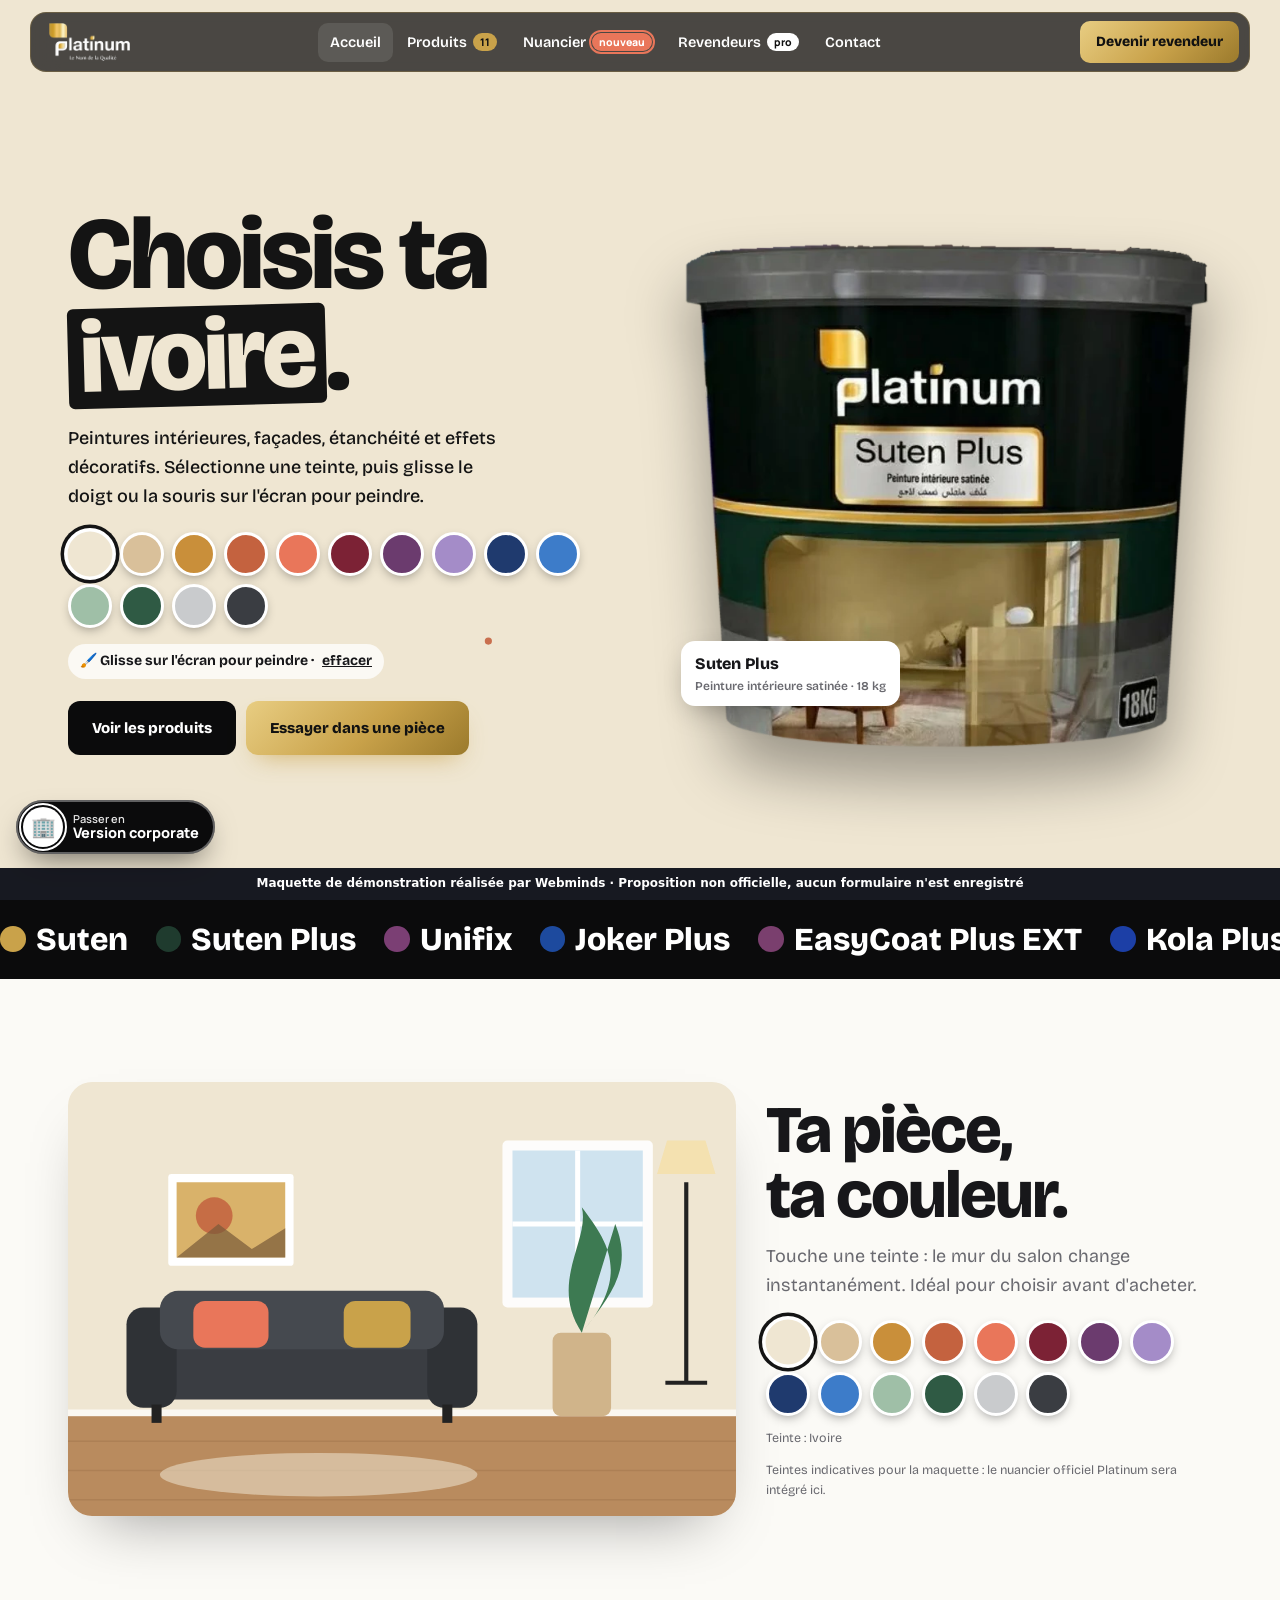
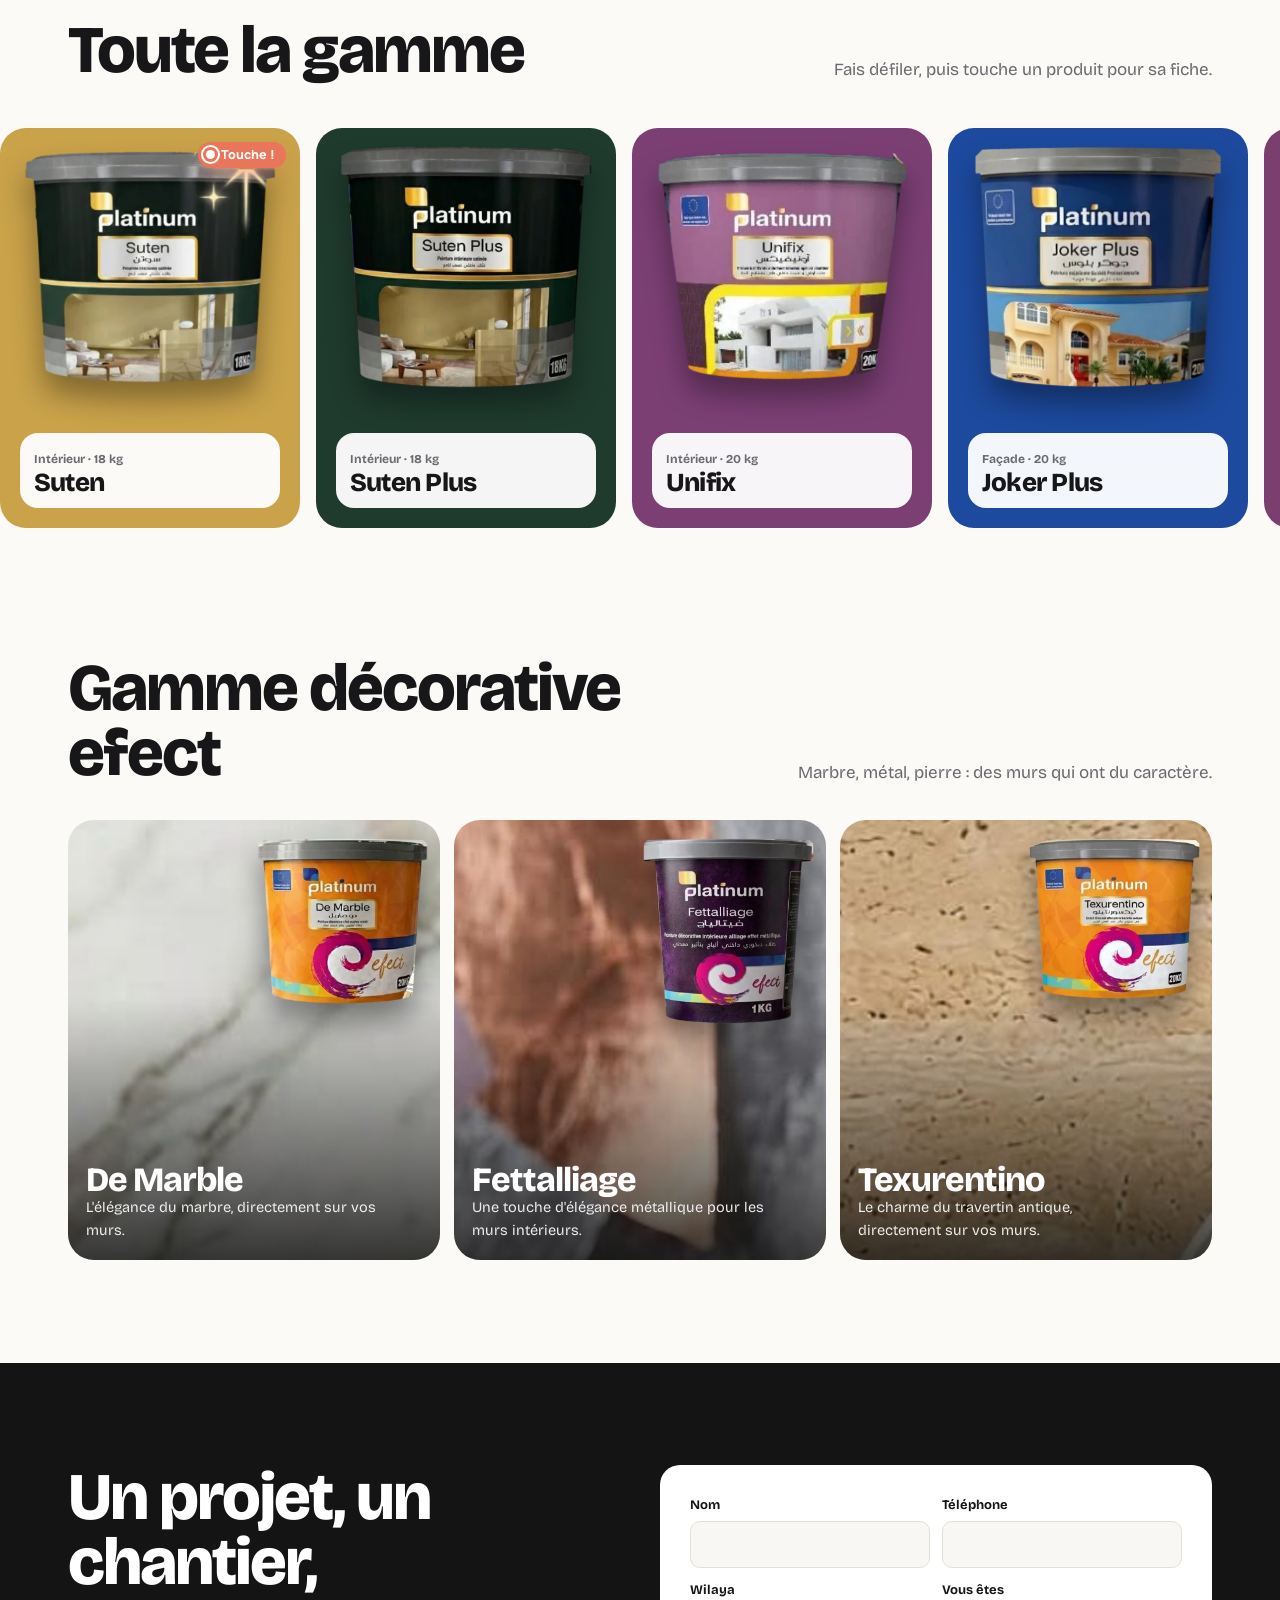
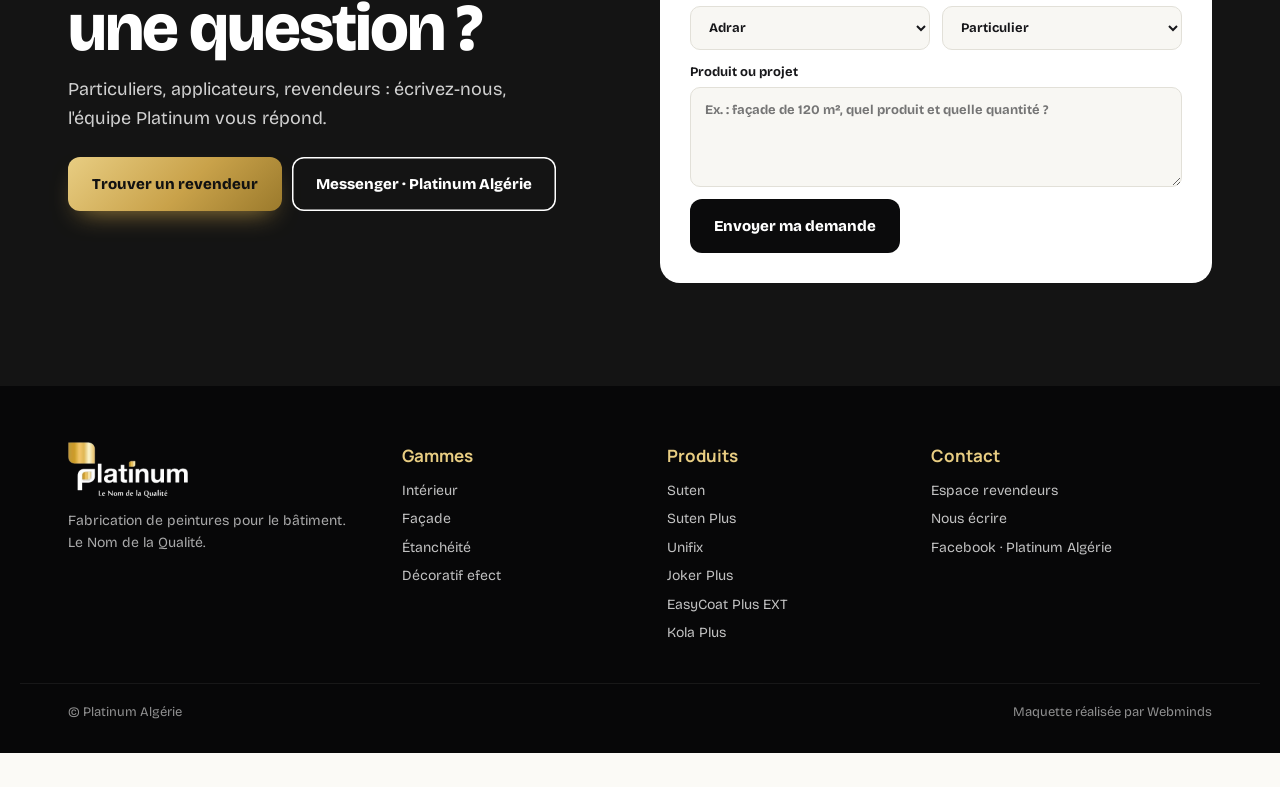
==== commit 33ee4bd4: "Emplacements photos HD : salon + masque, textures efect (remplacement automatique)" ====
--- a/moderne.html
+++ b/moderne.html
@@ -23,7 +23,7 @@
 <div class="stripe" aria-hidden="true"><div id="str"></div><div id="str2"></div></div>
 
 <section id="nuancier"><div class="wrap room">
- <svg viewBox="0 0 800 520" role="img" aria-label="Salon dont le mur prend la teinte choisie">
+ <div class="rphoto" id="rphoto" hidden><img src="img/salon.jpg" alt="Salon dont le mur prend la teinte choisie" id="rimg"><span class="tint" id="tint"></span></div><svg id="rsvg" viewBox="0 0 800 520" role="img" aria-label="Salon dont le mur prend la teinte choisie">
   <rect class="wall" id="wall" x="0" y="0" width="800" height="400" fill="#efe6d2"/>
   <rect x="0" y="392" width="800" height="10" fill="#fff" opacity=".7"/>
   <rect x="0" y="400" width="800" height="120" fill="#b98b5e"/><g stroke="#a67a50" stroke-width="2" opacity=".6"><path d="M0 430H800M0 465H800M0 500H800"/></g>
@@ -71,18 +71,20 @@
 const cv=Paint(document.getElementById('cv'),()=>paintCol);
 function pick(n,demo){col=n;mh.style.setProperty('--wall',n[1]);mh.style.setProperty('--ink2',light(n[1])?'#141414':'#ffffff');document.getElementById('cname').textContent=n[0].toLowerCase();
  paintCol=NUANCIER[(NUANCIER.indexOf(n)+5)%NUANCIER.length][1];
- document.getElementById('wall').setAttribute('fill',n[1]);document.getElementById('rn').textContent='Teinte : '+n[0];
+ document.getElementById('wall').setAttribute('fill',n[1]);document.getElementById('tint').style.background=n[1];document.getElementById('rn').textContent='Teinte : '+n[0];
  document.querySelectorAll('.pal button').forEach(b=>b.classList.toggle('on',b.dataset.c===n[1]));if(demo)cv.demo(paintCol)}
 const chips=NUANCIER.map(n=>'<button type="button" class="chip" data-c="'+n[1]+'" style="background:'+n[1]+'" aria-label="'+n[0]+'" title="'+n[0]+'"></button>').join('');
 document.getElementById('pal').innerHTML=chips;document.getElementById('pal2').innerHTML=chips;
 document.addEventListener('click',e=>{const b=e.target.closest('.chip');if(b)pick(NUANCIER.find(n=>n[1]===b.dataset.c),b.closest('#pal')!==null)});
 const pm=document.getElementById('pmode');pm.onclick=()=>{const on=mh.classList.toggle('painting');pm.setAttribute('aria-pressed',on);pm.textContent=on?'✋ Terminer et faire défiler':'🖌️ Activer le pinceau'};
 document.getElementById('clr').onclick=e=>{e.preventDefault();cv.clear()};
+const ri=new Image();ri.onload=()=>{const mk=new Image();mk.onload=()=>{document.getElementById('rphoto').hidden=false;document.getElementById('rsvg').style.display='none'};mk.src='img/salon-mask.png'};ri.src='img/salon.jpg';
 pick(NUANCIER[0]);setTimeout(()=>cv.demo('#c4623f'),700);
 const s=ORDER.map(k=>'<span><i style="background:'+P[k].c+'"></i>'+P[k].name+'</span>').join('');document.getElementById('str').innerHTML=s;document.getElementById('str2').innerHTML=s;
 document.getElementById('cards').innerHTML=ORDER.map((k,i)=>{const p=P[k];return '<a class="mc" href="produit.html?p='+k+'" style="--c:'+p.c+'">'+(i===0?'<span class="tap tr"><i></i>Touche !</span>':'')+'<div class="im">'+pimg(k)+'</div><div class="lb"><small>'+CAT[p.cat][0]+' · '+p.fmt+'</small><h3>'+p.name+'</h3></div></a>'}).join('');
-document.getElementById('efx').innerHTML=['demarble','fettalliage','texurentino'].map(k=>{const p=P[k];return '<a class="ef rv" href="produit.html?p='+k+'"><span class="tx" style="background-image:url('+p.tex+')"></span>'+pimg(k)+'<div><h3>'+p.name+'</h3><p>'+p.short+'</p></div></a>'}).join('');
+document.getElementById('efx').innerHTML=['demarble','fettalliage','texurentino'].map(k=>{const p=P[k];return '<a class="ef rv" href="produit.html?p='+k+'"><span class="tx" data-hq="'+p.hq+'" style="background-image:url('+p.tex+')"></span>'+pimg(k)+'<div><h3>'+p.name+'</h3><p>'+p.short+'</p></div></a>'}).join('');
 document.getElementById('fbl').href=FB;document.getElementById('cw').innerHTML=WILAYAS.map(w=>'<option>'+w+'</option>').join('');document.getElementById('cform').onsubmit=e=>{e.preventDefault();okForm(e.target,'Demande envoyée !')};
+document.querySelectorAll('.tx[data-hq]').forEach(s=>{const i=new Image();i.onload=()=>s.style.backgroundImage='url('+s.dataset.hq+')';i.src=s.dataset.hq});
 reveal();
 </script>
 </body></html>
--- a/style.css
+++ b/style.css
@@ -206,3 +206,6 @@
 }
 @media (max-width:620px){.grid,.rel{grid-template-columns:1fr}.pc .vis{height:280px}.pc h3{font-size:28px}.uni{min-height:300px}.unis,.duo,.perks{grid-template-columns:1fr}.f{grid-template-columns:1fr}.fg{grid-template-columns:1fr}.vswitch{font-size:13px}.vswitch .vs-i{width:34px;height:34px;font-size:17px}}
 @media (prefers-reduced-motion:reduce){*,*::before,*::after{animation:none!important;transition:none!important}.rv{opacity:1;transform:none}}
+
+.rphoto{position:relative;border-radius:24px;overflow:hidden;box-shadow:0 30px 60px -30px rgba(0,0,0,.4)}.rphoto img{width:100%;height:auto}
+.rphoto .tint{position:absolute;inset:0;mix-blend-mode:multiply;-webkit-mask-image:url(img/salon-mask.png);mask-image:url(img/salon-mask.png);-webkit-mask-size:100% 100%;mask-size:100% 100%;transition:background-color .6s;opacity:.92}
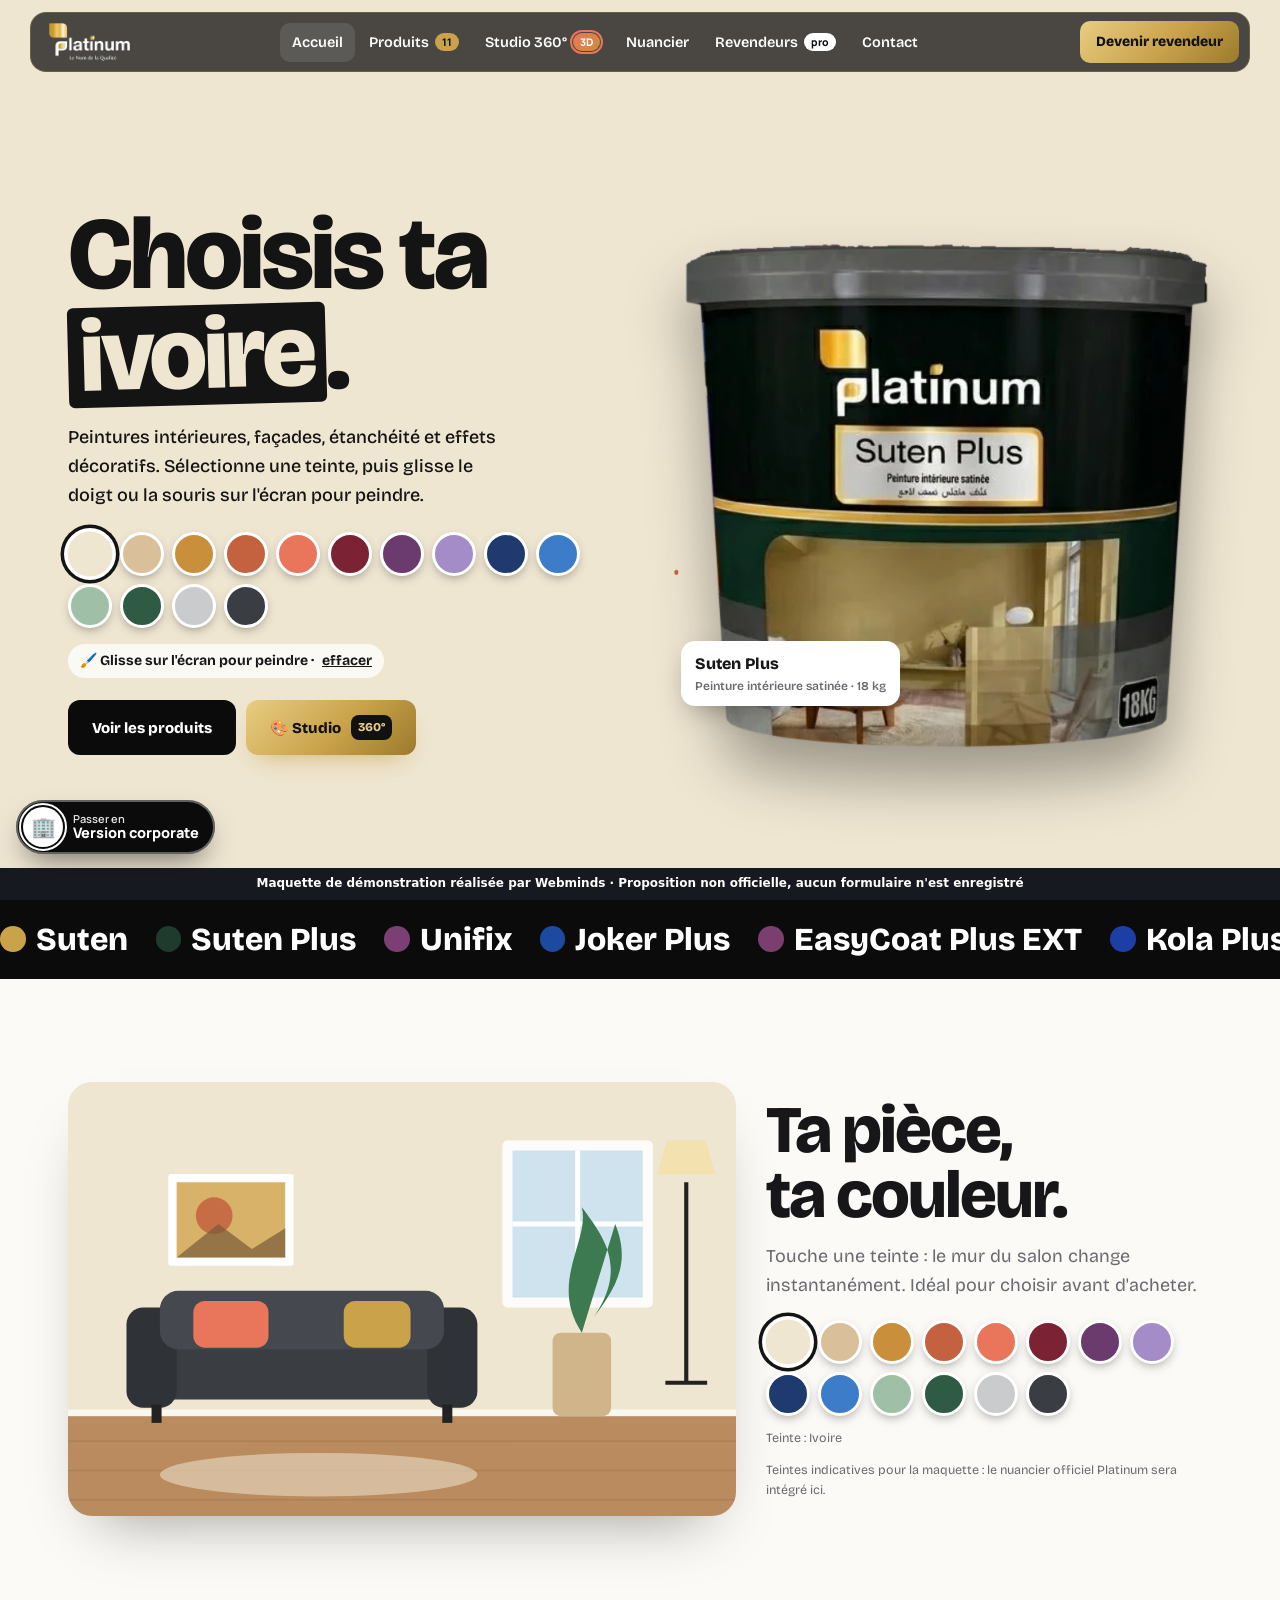
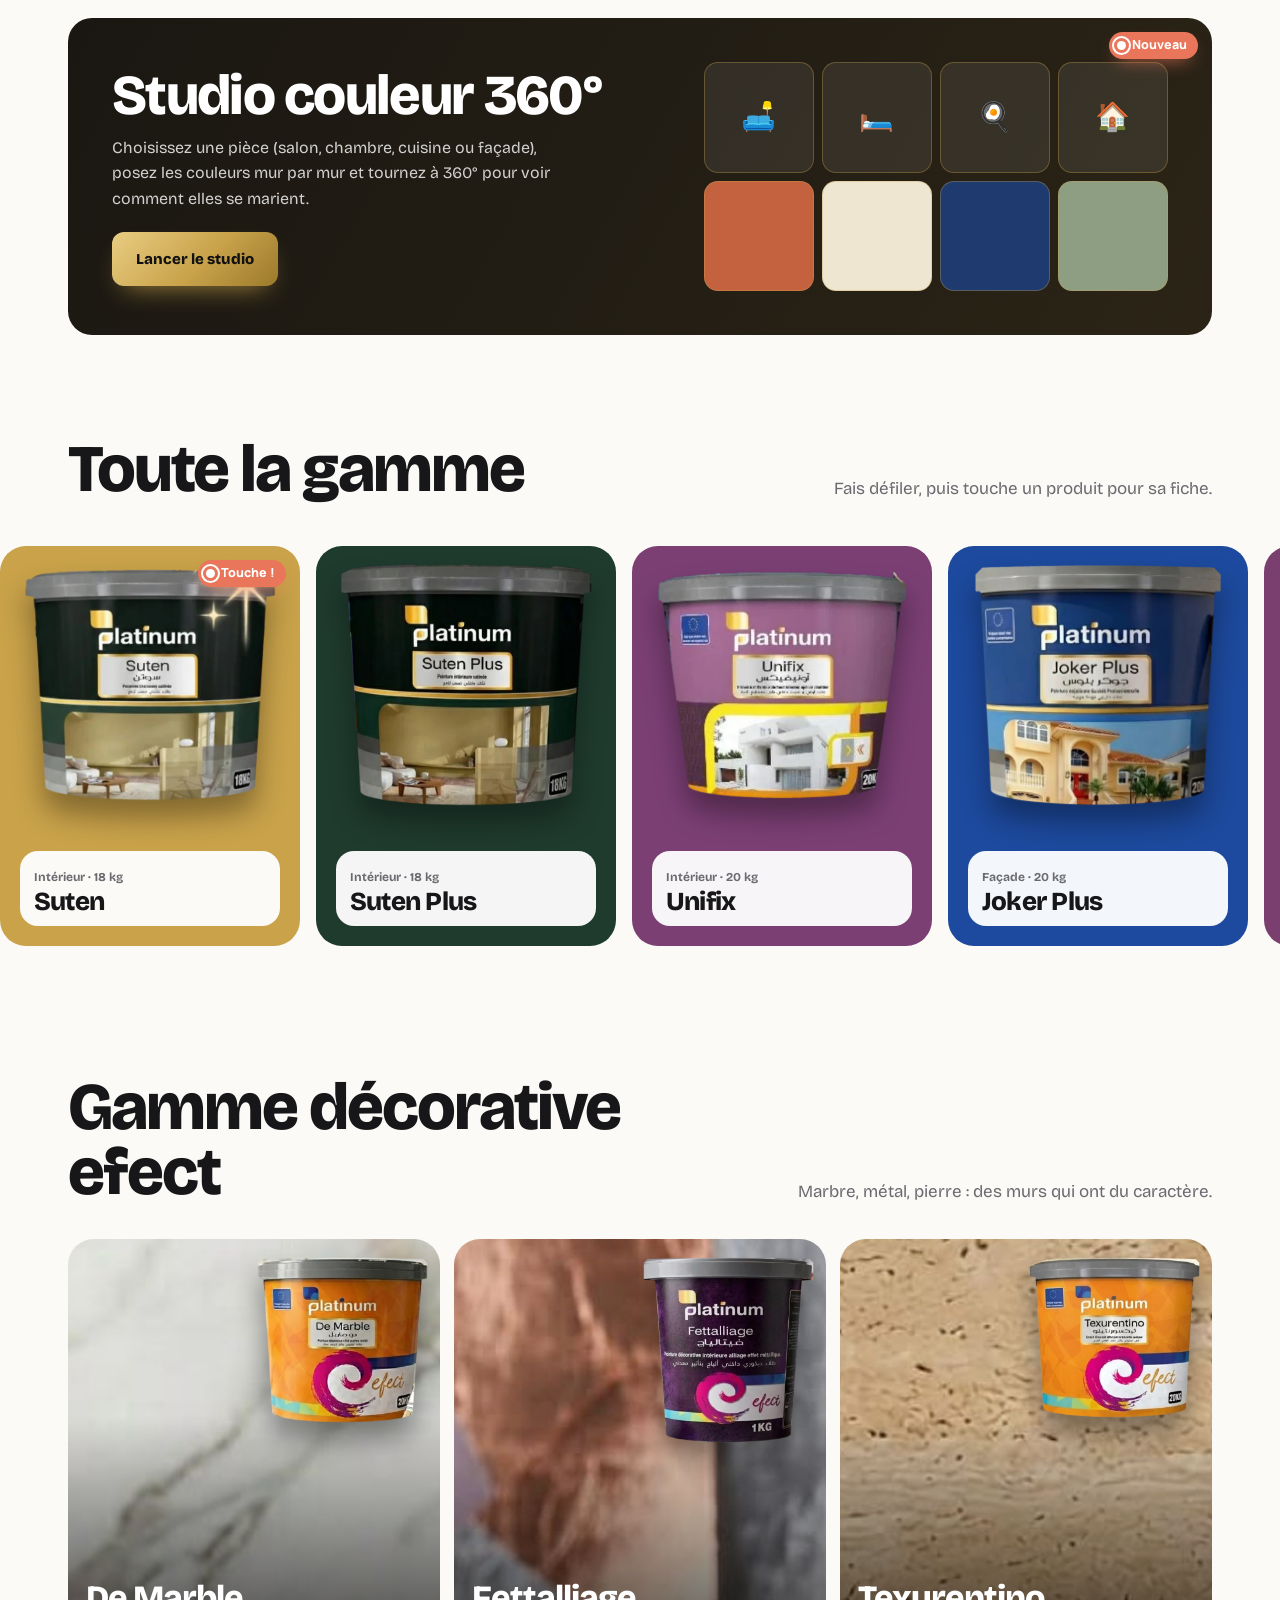
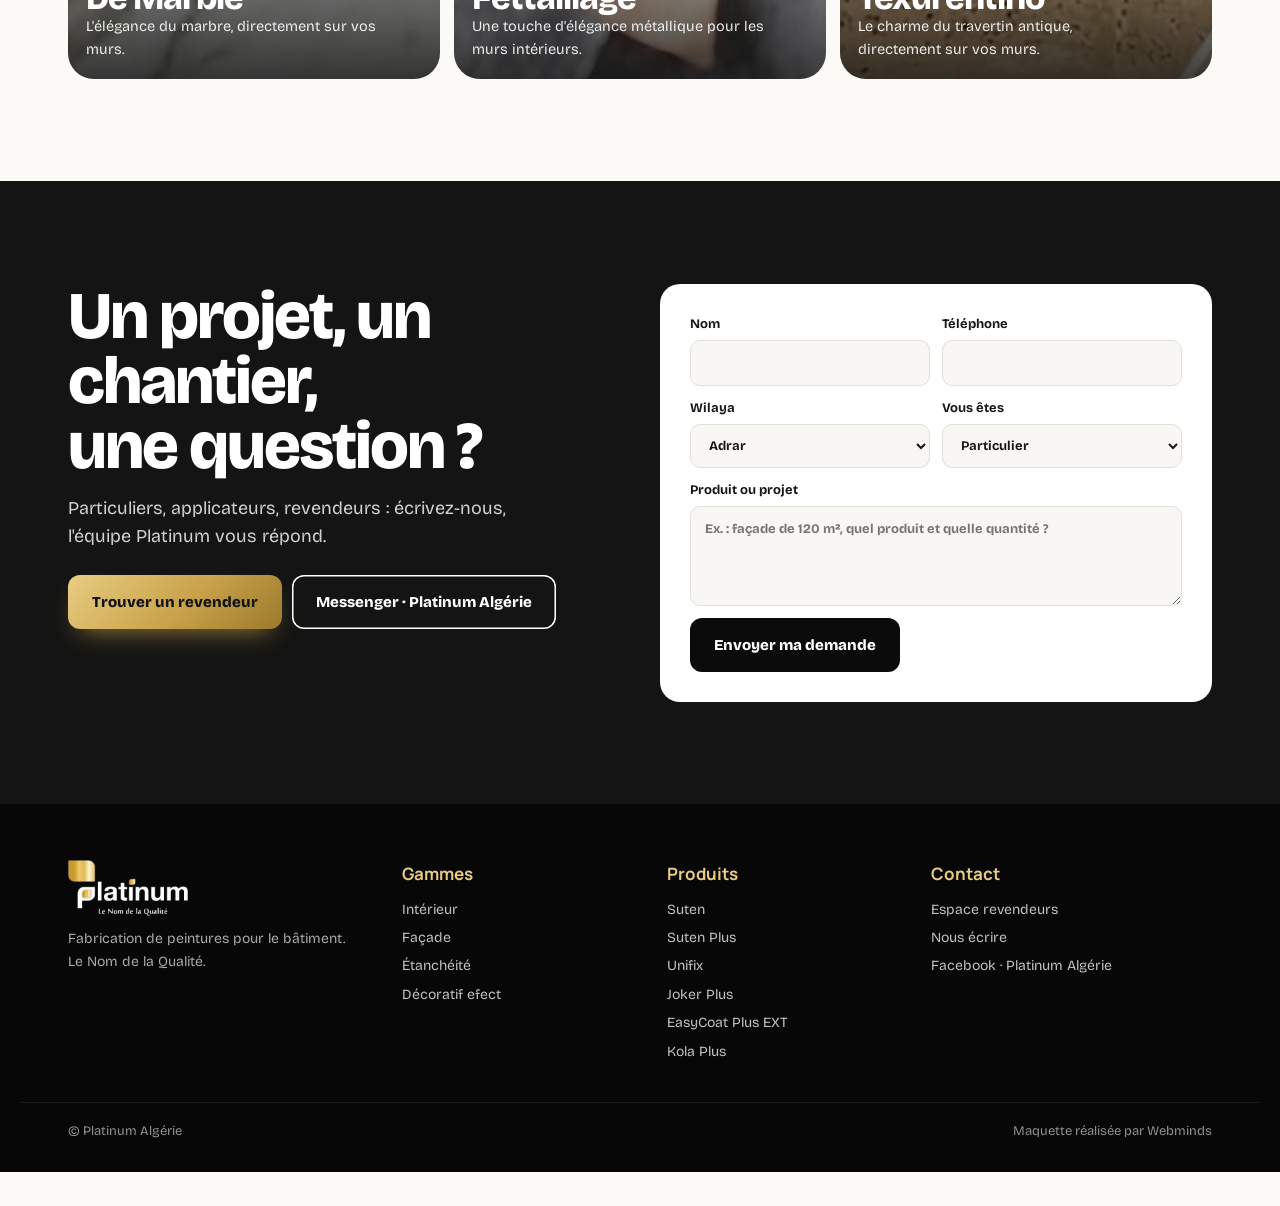
==== commit a541ebf0: "Studio couleur 360° : salon, chambre, cuisine, façade en 3D, couleurs mur par mur, ambiances, combin" ====
--- a/moderne.html
+++ b/moderne.html
@@ -15,7 +15,7 @@
    <p class="lead">Peintures intérieures, façades, étanchéité et effets décoratifs. Sélectionne une teinte, puis glisse le doigt ou la souris sur l'écran pour peindre.</p>
    <div class="pal" id="pal" role="group" aria-label="Choisir une teinte"></div>
    <span class="hint">🖌️ Glisse sur l'écran pour peindre · <a href="#" id="clr" style="text-decoration:underline">effacer</a></span><br><button type="button" class="pmode" id="pmode" aria-pressed="false">🖌️ Activer le pinceau</button>
-   <div style="display:flex;gap:10px;flex-wrap:wrap;margin-top:22px"><a class="btn d" href="#gamme">Voir les produits</a><a class="btn g" href="#nuancier">Essayer dans une pièce</a></div>
+   <div style="display:flex;gap:10px;flex-wrap:wrap;margin-top:22px"><a class="btn d" href="#gamme">Voir les produits</a><a class="btn g cta360" href="studio.html">🎨 Studio <span class="b3">360°</span></a></div>
   </div>
   <div class="stage"><img src="img/sutenplus.webp" alt="Platinum Suten Plus"><span class="lbl">Suten Plus<small>Peinture intérieure satinée · 18 kg</small></span></div>
  </div>
@@ -44,6 +44,10 @@
  </div>
 </div></section>
 
+<section style="padding-top:0"><div class="wrap"><div class="studio-band rv"><span class="tap tr"><i></i>Nouveau</span>
+ <div><h2>Studio couleur 360°</h2><p>Choisissez une pièce (salon, chambre, cuisine ou façade), posez les couleurs mur par mur et tournez à 360° pour voir comment elles se marient.</p><a class="btn g" href="studio.html">Lancer le studio</a></div>
+ <div class="cubes"><span>🛋️</span><span>🛏️</span><span>🍳</span><span>🏠</span><span style="background:#c4623f"></span><span style="background:#efe6d2"></span><span style="background:#1f3a6e"></span><span style="background:#8e9e82"></span></div>
+</div></div></section>
 <section id="gamme" style="padding-top:0"><div class="wrap"><div class="shead"><h2>Toute la gamme</h2><p>Fais défiler, puis touche un produit pour sa fiche.</p></div></div>
  <div class="cards" id="cards"></div>
 </section>
--- a/style.css
+++ b/style.css
@@ -209,3 +209,49 @@
 
 .rphoto{position:relative;border-radius:24px;overflow:hidden;box-shadow:0 30px 60px -30px rgba(0,0,0,.4)}.rphoto img{width:100%;height:auto}
 .rphoto .tint{position:absolute;inset:0;mix-blend-mode:multiply;-webkit-mask-image:url(img/salon-mask.png);mask-image:url(img/salon-mask.png);-webkit-mask-size:100% 100%;mask-size:100% 100%;transition:background-color .6s;opacity:.92}
+/* STUDIO 360 */
+.studio-page{padding-bottom:0}
+.studio{display:grid;grid-template-columns:1fr 400px;height:100svh;padding-top:0}
+.st-stage{position:relative;min-height:0;background:#20242a}
+.st-stage canvas{width:100%!important;height:100%!important;display:block;touch-action:none}
+.st-top{position:absolute;top:84px;left:16px;right:16px;z-index:2;display:flex;align-items:center;gap:10px;flex-wrap:wrap}
+.st-badge{background:linear-gradient(135deg,var(--gold2),var(--gold) 55%,var(--gold3));color:#111;font:800 15px 'Manrope';padding:8px 12px;border-radius:12px}
+.st-rooms{display:flex;gap:6px;flex-wrap:wrap}
+.st-rooms button{display:flex;align-items:center;gap:6px;border:0;border-radius:999px;padding:9px 14px;font:700 14px 'Manrope';background:rgba(255,255,255,.88);cursor:pointer;backdrop-filter:blur(6px)}
+.st-rooms button.on{background:#111;color:#fff}
+.st-hint{position:absolute;left:50%;bottom:58px;transform:translateX(-50%);z-index:2;background:rgba(0,0,0,.6);color:#fff;font:600 13px 'Manrope';padding:8px 14px;border-radius:999px;white-space:nowrap;transition:opacity .5s;pointer-events:none}
+.st-hint.gone{opacity:0}
+.st-tools{position:absolute;right:16px;bottom:52px;z-index:2;display:flex;gap:8px}
+.st-tools button{width:46px;height:46px;border-radius:14px;border:0;background:rgba(255,255,255,.9);font-size:20px;cursor:pointer}
+.st-panel{background:#fbfaf6;overflow-y:auto;padding:96px 22px 60px;border-left:1px solid var(--line)}
+.st-panel h1{font-size:40px;line-height:1}.st-panel h1 span{color:var(--gold3)}
+.st-lead{color:var(--mut);margin:10px 0 18px;font-size:15px}
+.st-block{background:#fff;border:1px solid var(--line);border-radius:16px;padding:14px;margin-bottom:12px}
+.st-block h3{font:800 14px 'Manrope';margin-bottom:10px}.st-block h3 b{color:var(--gold3)}
+.st-surfs{display:flex;flex-wrap:wrap;gap:6px}
+.st-surfs button{display:flex;align-items:center;gap:7px;border:1.5px solid var(--line);background:#fff;border-radius:10px;padding:7px 10px;font:700 13px 'Manrope';cursor:pointer}
+.st-surfs button i{width:16px;height:16px;border-radius:5px;border:1px solid rgba(0,0,0,.15)}
+.st-surfs button.on{border-color:#111;box-shadow:0 0 0 2px #111}
+.st-all{display:flex;gap:8px;align-items:center;font-size:13px;margin-top:10px;font-weight:600}
+.st-pal .pg{margin-bottom:8px}.st-pal small{font:700 11.5px 'Manrope';color:var(--mut)}
+.st-pal .pg div{display:grid;grid-template-columns:repeat(8,1fr);gap:6px;margin-top:4px}
+.c3{aspect-ratio:1;border-radius:10px;border:2px solid #fff;box-shadow:0 2px 6px -2px rgba(0,0,0,.4);cursor:pointer;transition:transform .2s}
+.c3:hover{transform:scale(1.12)}
+.st-presets{display:grid;grid-template-columns:1fr 1fr;gap:6px}
+.st-presets button{display:flex;flex-direction:column;align-items:flex-start;gap:6px;border:1.5px solid var(--line);background:#fff;border-radius:12px;padding:8px;font:700 13px 'Manrope';cursor:pointer}
+.st-presets button:hover{border-color:#111}
+.st-presets span{display:flex;width:100%;height:16px;border-radius:6px;overflow:hidden}.st-presets i{flex:1}
+.st-sum{list-style:none;display:grid;gap:8px}
+.st-sum li{display:flex;gap:10px;align-items:flex-start;font-size:13.5px}.st-sum i{flex:none;width:26px;height:26px;border-radius:8px;border:1px solid rgba(0,0,0,.12)}
+.st-sum small{display:block;color:var(--mut);font-size:12px}
+.btn.o.dk{color:#111}
+.nav360{position:relative}
+.pst.d3{background:linear-gradient(135deg,#e9765a,#c98f3a);color:#fff}
+.pst.d3::after{content:"";position:absolute;inset:-3px;border-radius:999px;border:2px solid #e9765a;animation:ping 1.6s ease-out infinite}
+.cta360{position:relative;display:inline-flex;align-items:center;gap:10px}
+.cta360 .b3{background:#111;color:var(--gold2);border-radius:8px;padding:3px 7px;font-size:12px}
+.studio-band{background:linear-gradient(120deg,#1a1712,#2b2416);color:#fff;border-radius:24px;padding:clamp(24px,4vw,44px);display:grid;grid-template-columns:1.1fr .9fr;gap:24px;align-items:center;position:relative;overflow:hidden}
+.studio-band h2{font-size:clamp(34px,4.4vw,58px)}.studio-band p{opacity:.8;margin:12px 0 20px;max-width:440px}
+.studio-band .cubes{display:grid;grid-template-columns:repeat(4,1fr);gap:8px}
+.studio-band .cubes span{aspect-ratio:1;border-radius:14px;display:grid;place-items:center;font-size:28px;background:rgba(255,255,255,.08);border:1px solid rgba(201,162,74,.35)}
+@media (max-width:900px){.studio{grid-template-columns:1fr;height:auto}.st-stage{height:54svh;position:sticky;top:0;z-index:5}.st-hint{white-space:normal;width:78%;left:12px;transform:none;text-align:left;font-size:12px;bottom:12px}.st-rooms button{padding:7px 11px;font-size:13px}.st-panel{padding:20px 16px 90px;border:0}.st-top{top:76px}.st-hint{bottom:14px}.st-tools{bottom:12px}.studio-band{grid-template-columns:1fr}}
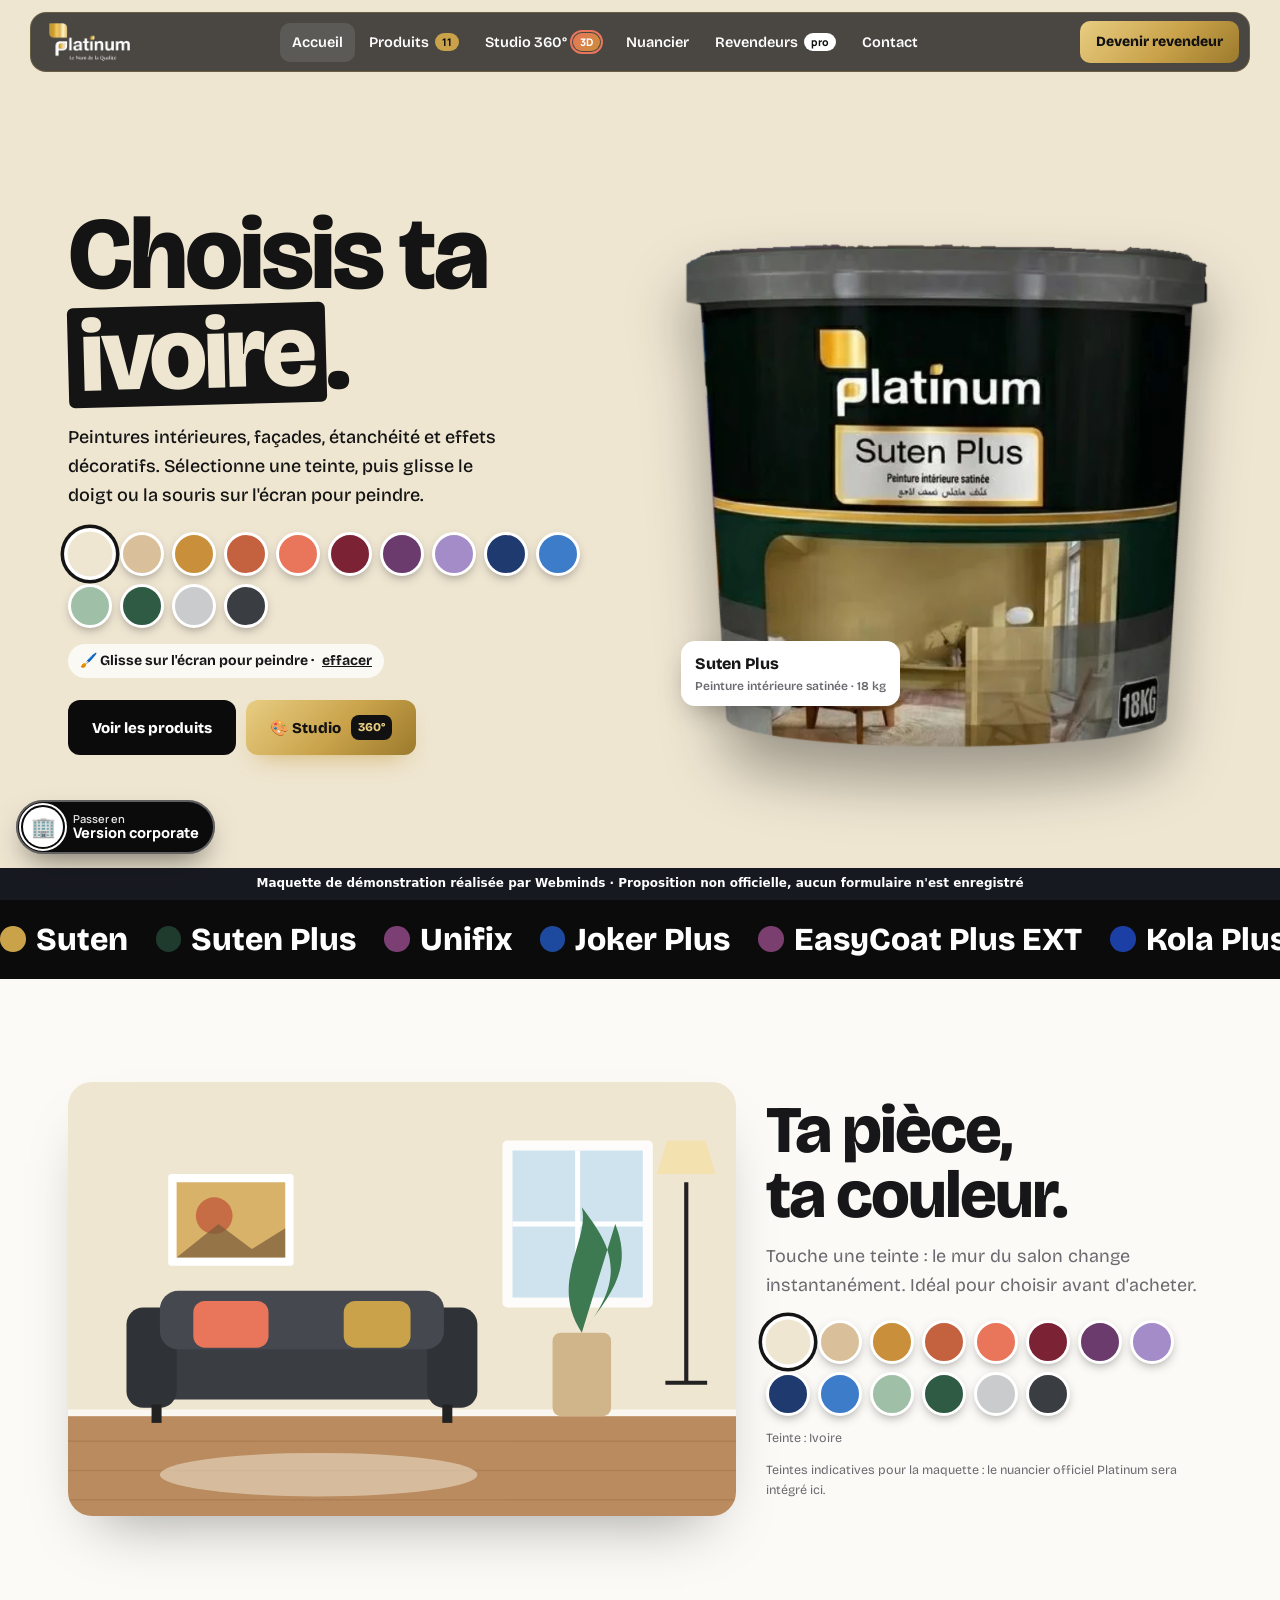
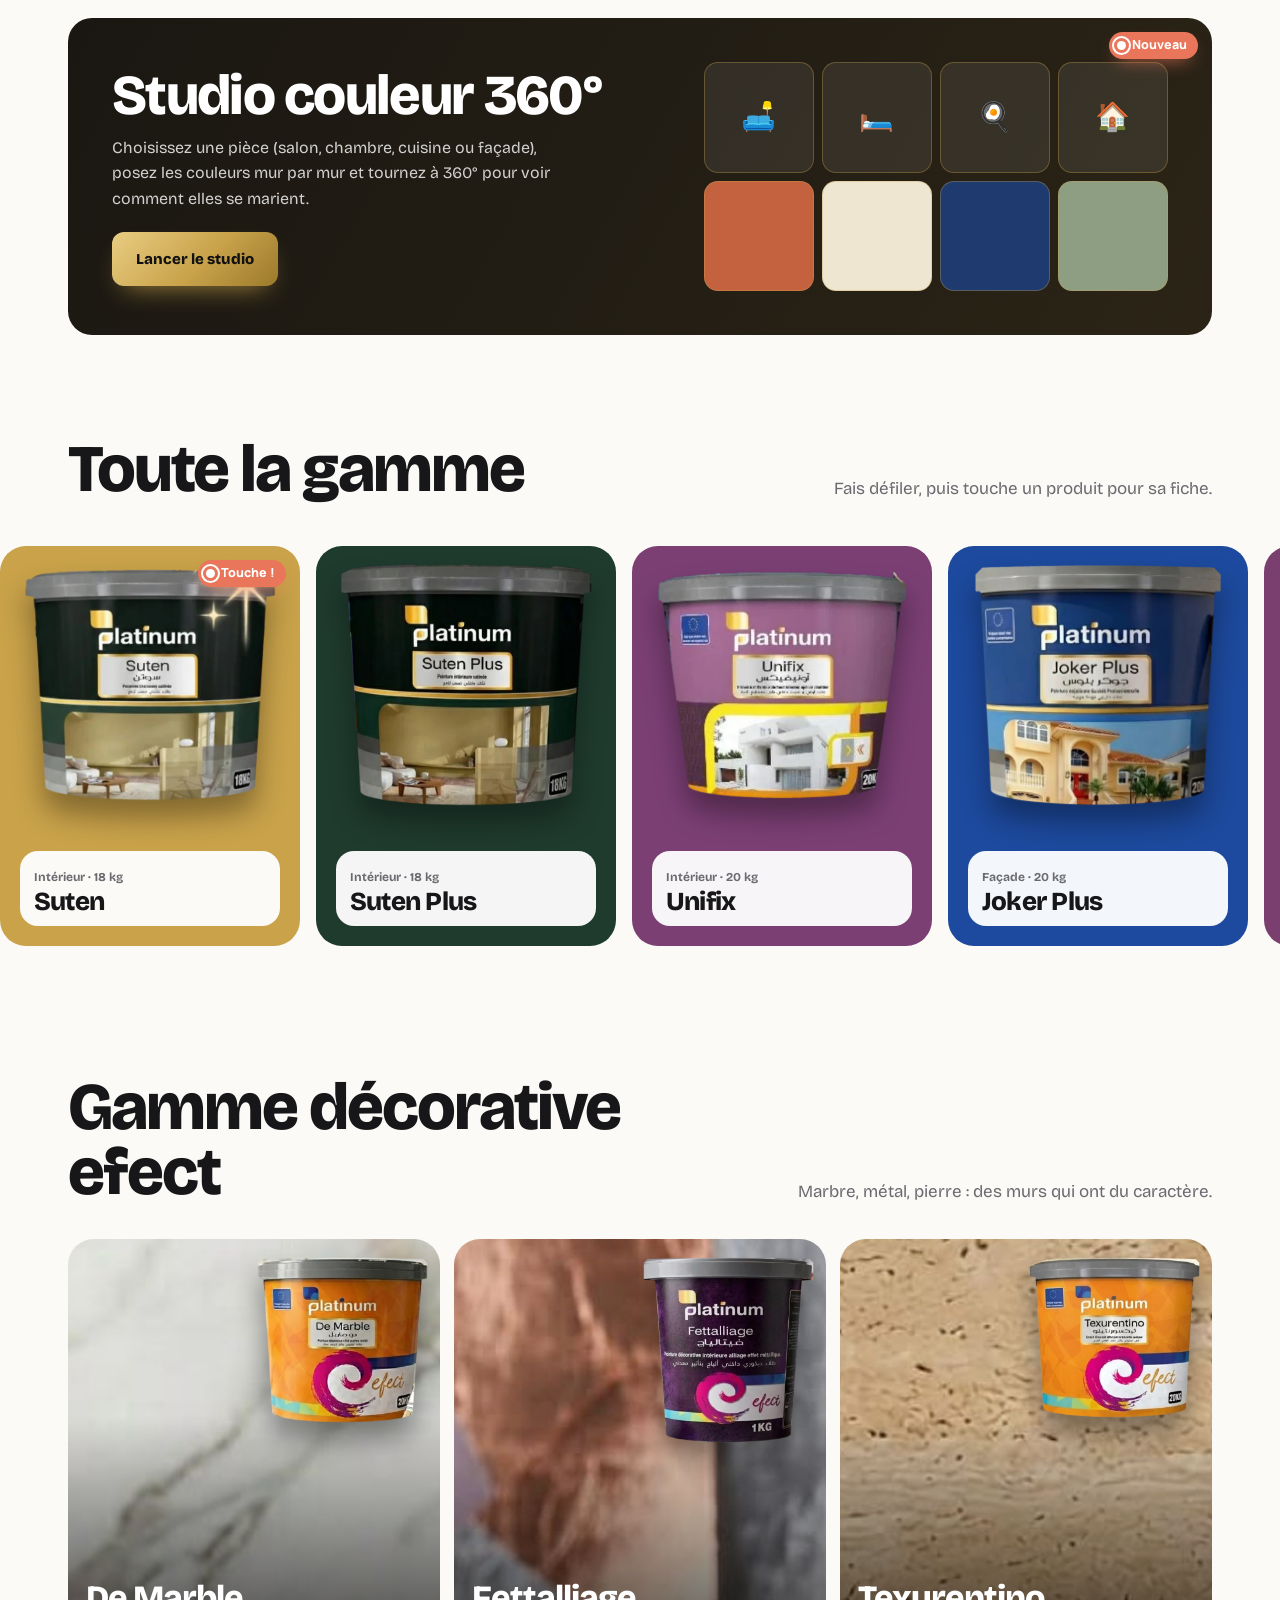
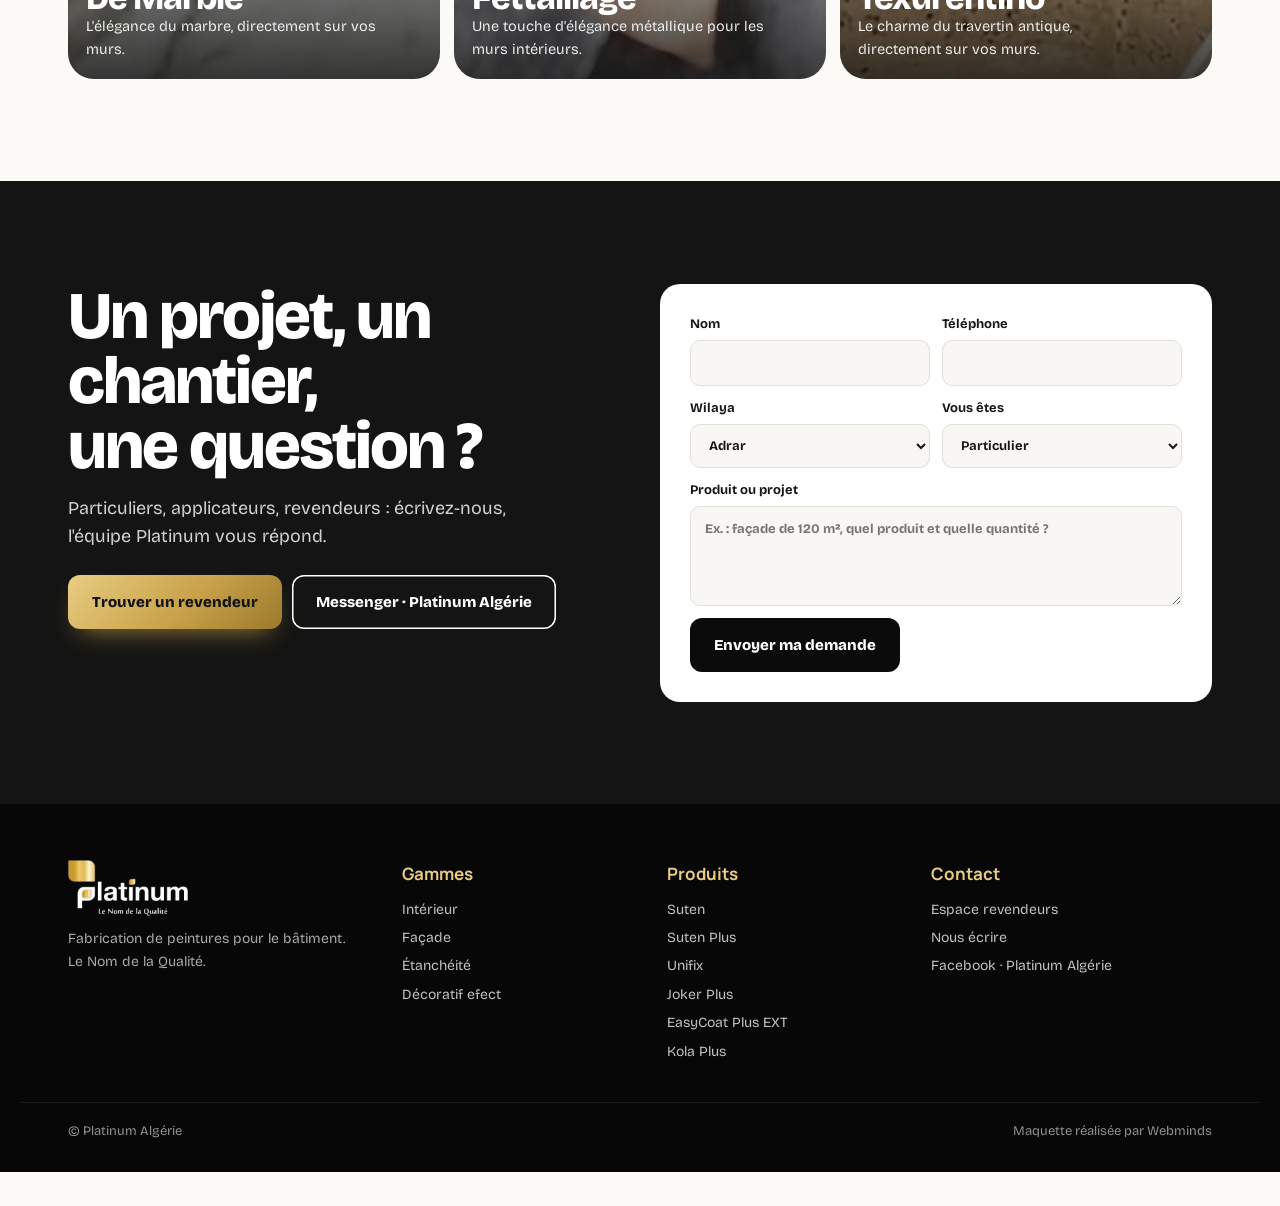
==== commit 8ff8a34d: "Branchement Webminds Radar (suivi des visites)" ====
--- a/moderne.html
+++ b/moderne.html
@@ -91,4 +91,4 @@
 document.querySelectorAll('.tx[data-hq]').forEach(s=>{const i=new Image();i.onload=()=>s.style.backgroundImage='url('+s.dataset.hq+')';i.src=s.dataset.hq});
 reveal();
 </script>
-</body></html>
+<script src="https://radar-xi-flax.vercel.app/t.js" defer></script></body></html>
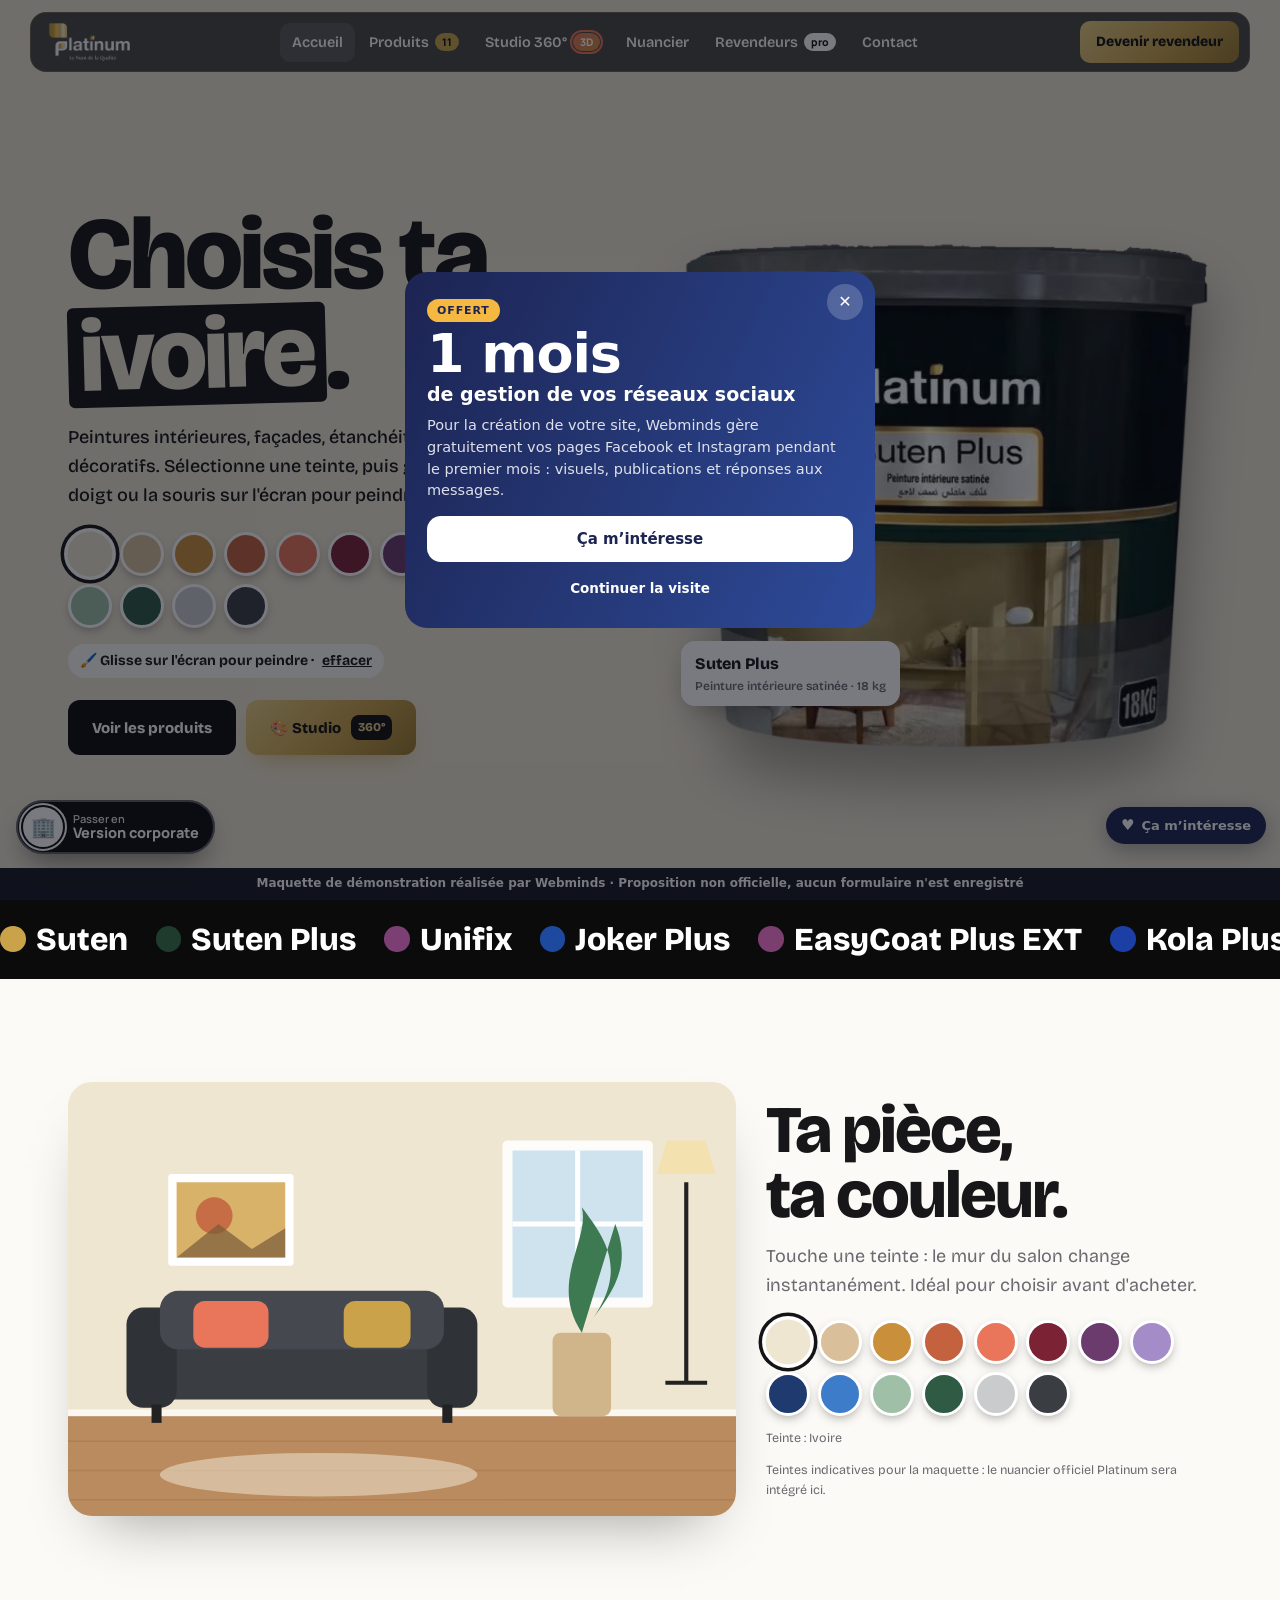
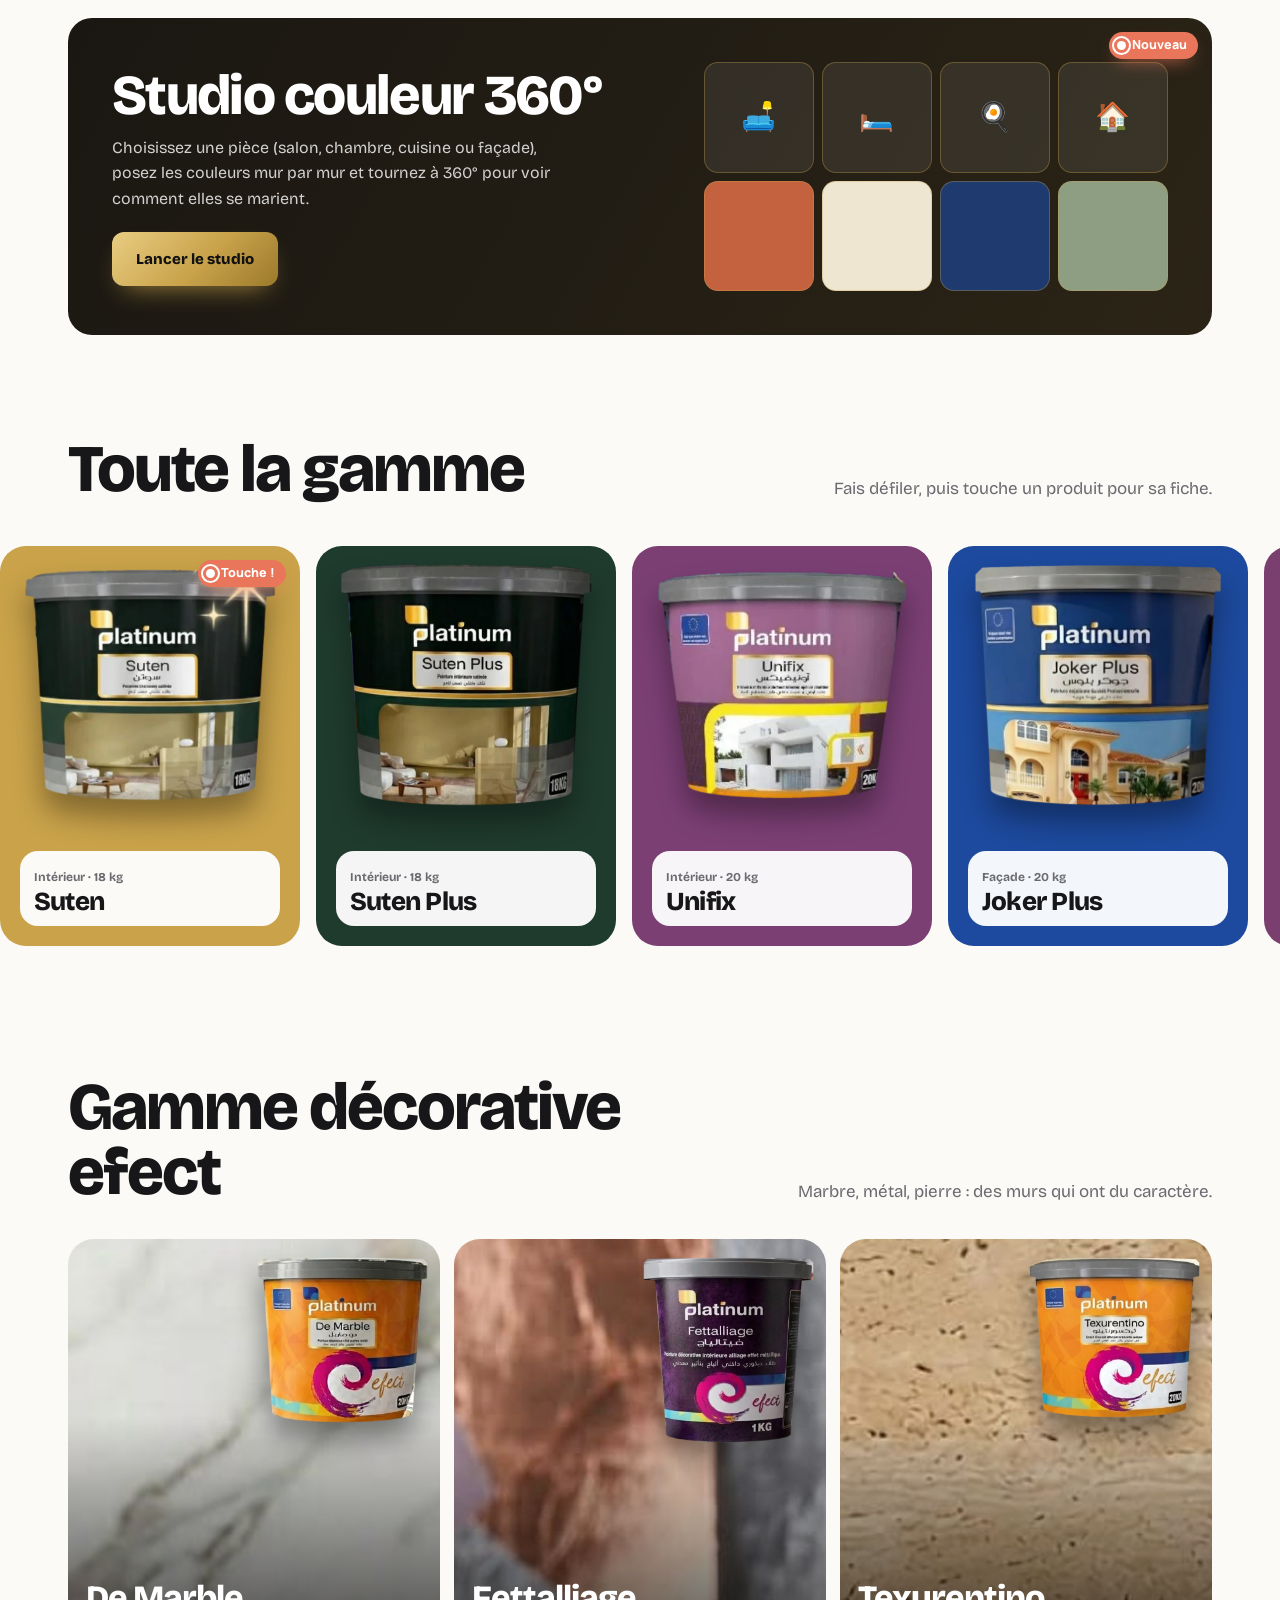
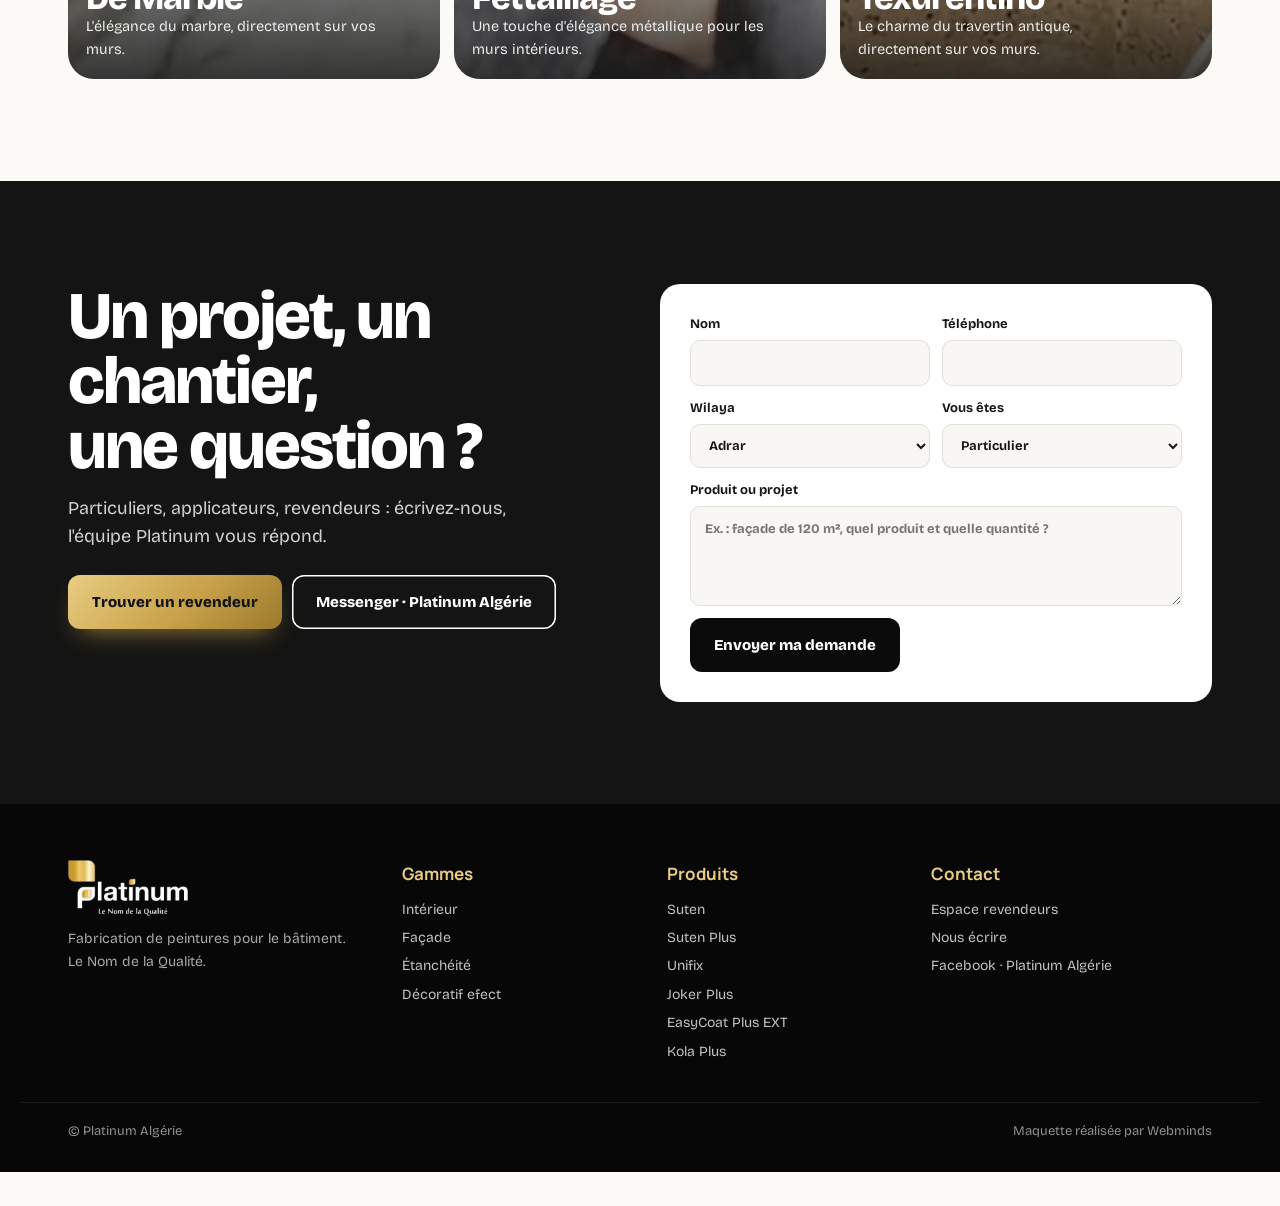
==== commit 7dabb7c2: "Pop-up « 1 mois de réseaux sociaux offert » et bouton « Ça m'intéresse » (envoi WhatsApp)" ====
--- a/moderne.html
+++ b/moderne.html
@@ -90,5 +90,41 @@
 document.getElementById('fbl').href=FB;document.getElementById('cw').innerHTML=WILAYAS.map(w=>'<option>'+w+'</option>').join('');document.getElementById('cform').onsubmit=e=>{e.preventDefault();okForm(e.target,'Demande envoyée !')};
 document.querySelectorAll('.tx[data-hq]').forEach(s=>{const i=new Image();i.onload=()=>s.style.backgroundImage='url('+s.dataset.hq+')';i.src=s.dataset.hq});
 reveal();
-</script>
-<script src="https://radar-xi-flax.vercel.app/t.js" defer></script></body></html>
+</script><script data-wml>(function(){if(window.__wmL)return;window.__wmL=1;
+var C={"p": "Platinum Algérie", "mail": null, "wa": "213797372452", "v": [["/", "Version corporate", "Claire et rassurante"], ["/moderne.html", "Version moderne", "Immersive et animée"]]};
+function ready(f){document.readyState==='loading'?document.addEventListener('DOMContentLoaded',f):f()}
+ready(function(){
+var css='.wmL-b{position:fixed;right:14px;bottom:calc(56px + env(safe-area-inset-bottom));z-index:2147483000;border:0;border-radius:999px;background:#1C2452;color:#fff;font:700 13px/1 system-ui,-apple-system,Segoe UI,Roboto,sans-serif;padding:11px 15px;box-shadow:0 6px 22px rgba(20,30,60,.35);cursor:pointer;display:flex;align-items:center;gap:7px}'
++'@media(max-width:520px){.wmL-b{bottom:calc(112px + env(safe-area-inset-bottom));font-size:12.5px;padding:10px 13px}}'
++'.wmL-m{position:fixed;inset:0;z-index:2147483001;background:rgba(10,14,25,.55);display:none;align-items:flex-end;justify-content:center;font-family:system-ui,-apple-system,Segoe UI,Roboto,sans-serif}.wmL-m.on{display:flex}@media(min-width:700px){.wmL-m{align-items:center;padding:20px}}'
++'.wmL-x{box-sizing:border-box;position:relative;background:#fff;color:#1C2452;width:100%;max-width:470px;max-height:92vh;overflow:auto;border-radius:22px 22px 0 0;padding:24px 22px calc(22px + env(safe-area-inset-bottom));text-align:left}@media(min-width:700px){.wmL-x{border-radius:22px}}'
++'.wmL-x *{box-sizing:border-box}.wmL-c{position:absolute;top:12px;right:12px;width:36px;height:36px;border:0;border-radius:50%;background:#F0F2F1;font-size:16px;cursor:pointer;color:#1C2452}'
++'.wmL-x h3{font:800 26px/1.1 system-ui,-apple-system,sans-serif;margin:4px 40px 10px 0;color:inherit}.wmL-x p{margin:0 0 14px;line-height:1.5;font-size:14.5px;opacity:.85}'
++'.wmL-o{background:linear-gradient(115deg,#1C2452,#2E4B9A);color:#fff}.wmL-o .wmL-c{background:rgba(255,255,255,.2);color:#fff}.wmL-big{font:900 54px/.95 system-ui,-apple-system,sans-serif;letter-spacing:-.02em;margin:6px 0 2px}.wmL-big small{display:block;font-size:19px;font-weight:700;letter-spacing:0;margin-top:6px}'
++'.wmL-tag{display:inline-block;background:#F5B841;color:#1C2452;font:800 11px system-ui,sans-serif;letter-spacing:.08em;border-radius:999px;padding:5px 10px}'
++'.wmL-btn{display:flex;align-items:center;justify-content:center;width:100%;border:0;border-radius:14px;padding:14px;font:800 15px system-ui,-apple-system,sans-serif;cursor:pointer;margin-top:8px}.wmL-w{background:#fff;color:#1C2452}.wmL-g{background:#1FAF55;color:#fff}.wmL-n{background:#1C2452;color:#fff}.wmL-l{background:transparent;color:inherit;font-weight:600;font-size:13.5px;padding:10px}'
++'.wmL-s{font:700 11.5px system-ui,sans-serif;text-transform:uppercase;letter-spacing:.06em;opacity:.6;margin:12px 0 8px}.wmL-ch{display:grid;gap:8px}.wmL-ch label{display:flex;align-items:center;gap:10px;border:1.5px solid #E2E6E3;border-radius:12px;padding:11px 12px;cursor:pointer;font-size:14px;font-weight:600}.wmL-ch label small{display:block;font-weight:500;opacity:.65;font-size:12px}.wmL-ch input{width:18px;height:18px;flex:none;accent-color:#1FAF55}'
++'.wmL-f{display:grid;gap:8px;margin:12px 0 6px}.wmL-f input{border:1.5px solid #E2E6E3;border-radius:12px;padding:12px;font:500 16px system-ui,sans-serif;color:#1C2452;background:#fff;-webkit-user-select:text!important;user-select:text!important;width:100%}'
++'.wmL-ok{text-align:center}.wmL-ok i{display:grid;place-items:center;width:64px;height:64px;margin:6px auto 12px;border-radius:50%;background:#E8F7EE;color:#1FAF55;font-style:normal;font-size:30px}';
+var st=document.createElement('style');st.textContent=css;document.head.appendChild(st);
+function ss(k,v){try{if(v===undefined)return sessionStorage.getItem(k);sessionStorage.setItem(k,v)}catch(e){}}
+var p=location.pathname,cur=0;C.v.forEach(function(v,i){if(v[0]!=='/'&&p.indexOf(v[0])===0)cur=i});
+var off=document.createElement('div');off.className='wmL-m';off.innerHTML='<div class="wmL-x wmL-o" role="dialog" aria-modal="true"><button class="wmL-c" type="button" aria-label="Fermer">✕</button><span class="wmL-tag">OFFERT</span><div class="wmL-big">1 mois<small>de gestion de vos réseaux sociaux</small></div><p style="margin-top:12px">Pour la création de votre site, Webminds gère gratuitement vos pages Facebook et Instagram pendant le premier mois : visuels, publications et réponses aux messages.</p><button class="wmL-btn wmL-w" type="button" data-i>Ça m’intéresse</button><button class="wmL-btn wmL-l" type="button" data-c>Continuer la visite</button></div>';
+var ch='';C.v.forEach(function(v,i){ch+='<label><input type="radio" name="wmLv" value="'+v[1]+'"'+(i===cur?' checked':'')+'><span>'+v[1]+(v[2]?'<small>'+v[2]+'</small>':'')+'</span></label>'});
+var it=document.createElement('div');it.className='wmL-m';it.innerHTML='<div class="wmL-x" role="dialog" aria-modal="true"><button class="wmL-c" type="button" aria-label="Fermer">✕</button><div data-s1><h3>Cette maquette vous plaît ?</h3><p>Choisissez la version qui vous intéresse : Webminds vous recontacte pour vous la présenter.</p>'+(C.v.length>1?'<div class="wmL-s">La version préférée</div><div class="wmL-ch">'+ch+'</div>':'')+'<div class="wmL-s">En plus</div><div class="wmL-ch"><label><input type="checkbox" value="Gestion des réseaux sociaux (1 mois offert)"><span>Réseaux sociaux<small>1 mois de gestion offert avec le site</small></span></label></div><div class="wmL-f"><input name="n" placeholder="Votre nom" autocomplete="name"><input name="t" type="tel" inputmode="tel" placeholder="Votre téléphone (facultatif)" autocomplete="tel"></div><button class="wmL-btn wmL-g" type="button" data-w>Envoyer sur WhatsApp</button>'+(C.mail?'<button class="wmL-btn wmL-l" type="button" data-e>Envoyer par e-mail</button>':'')+'</div><div class="wmL-ok" data-s2 hidden><i>✓</i><h3 style="margin:0 0 8px">Merci !</h3><p>Votre choix a bien été transmis à Webminds. Nous vous recontactons très vite.</p><button class="wmL-btn wmL-n" type="button" data-c>Continuer la visite</button></div></div>';
+document.body.appendChild(off);document.body.appendChild(it);
+var b=document.createElement('button');b.type='button';b.className='wmL-b';b.innerHTML='<b style="font-size:15px">♥</b>Ça m’intéresse';document.body.appendChild(b);
+function op(m){off.classList.remove('on');it.classList.remove('on');m.classList.add('on')}
+[off,it].forEach(function(m){m.addEventListener('click',function(e){if(e.target===m||e.target.closest('.wmL-c')||e.target.closest('[data-c]'))m.classList.remove('on')})});
+b.onclick=function(){op(it)};off.querySelector('[data-i]').onclick=function(){op(it)};
+function msg(){var v=(it.querySelector('input[name=wmLv]:checked')||{}).value||C.v[cur][1],x=[].map.call(it.querySelectorAll('input[type=checkbox]:checked'),function(c){return c.value}),n=it.querySelector('[name=n]').value.trim(),t=it.querySelector('[name=t]').value.trim();
+ return{v:v,x:x,n:n,t:t,txt:'Bonjour Webminds, la maquette '+C.p+' m’intéresse.\nVersion préférée : '+v+(x.length?'\nEn plus : '+x.join(', '):'')+(n?'\nNom : '+n:'')+(t?'\nTéléphone : '+t:'')+'\nLien : '+location.origin+C.v[cur][0]}}
+function mail(m){if(!C.mail)return;try{fetch('https://formsubmit.co/ajax/'+C.mail,{method:'POST',keepalive:true,headers:{'Content-Type':'application/json','Accept':'application/json'},body:JSON.stringify({_subject:'Maquette '+C.p+' : intéressé ('+m.v+')',Prospect:C.p,Version:m.v,Options:m.x.join(', ')||'-',Nom:m.n||'-',Telephone:m.t||'-',Lien:location.origin+C.v[cur][0],_template:'table',_captcha:'false'})}).catch(function(){})}catch(e){}}
+function done(){it.querySelector('[data-s1]').hidden=true;it.querySelector('[data-s2]').hidden=false;ss('wmL-sent','1')}
+it.querySelector('[data-w]').onclick=function(){var m=msg();mail(m);done();location.href='https://wa.me/'+C.wa+'?text='+encodeURIComponent(m.txt)};
+var e=it.querySelector('[data-e]');if(e)e.onclick=function(){mail(msg());done()};
+var sh=ss('wmL-off');addEventListener('scroll',function(){var r=(scrollY+innerHeight)/document.documentElement.scrollHeight;
+ if(!sh&&scrollY>500&&r>.3){sh=1;ss('wmL-off','1');op(off)}
+ if(!ss('wmL-it')&&!ss('wmL-sent')&&sh&&r>.92&&!off.classList.contains('on')){ss('wmL-it','1');op(it)}},{passive:true});
+});})();
+</script></body></html>
